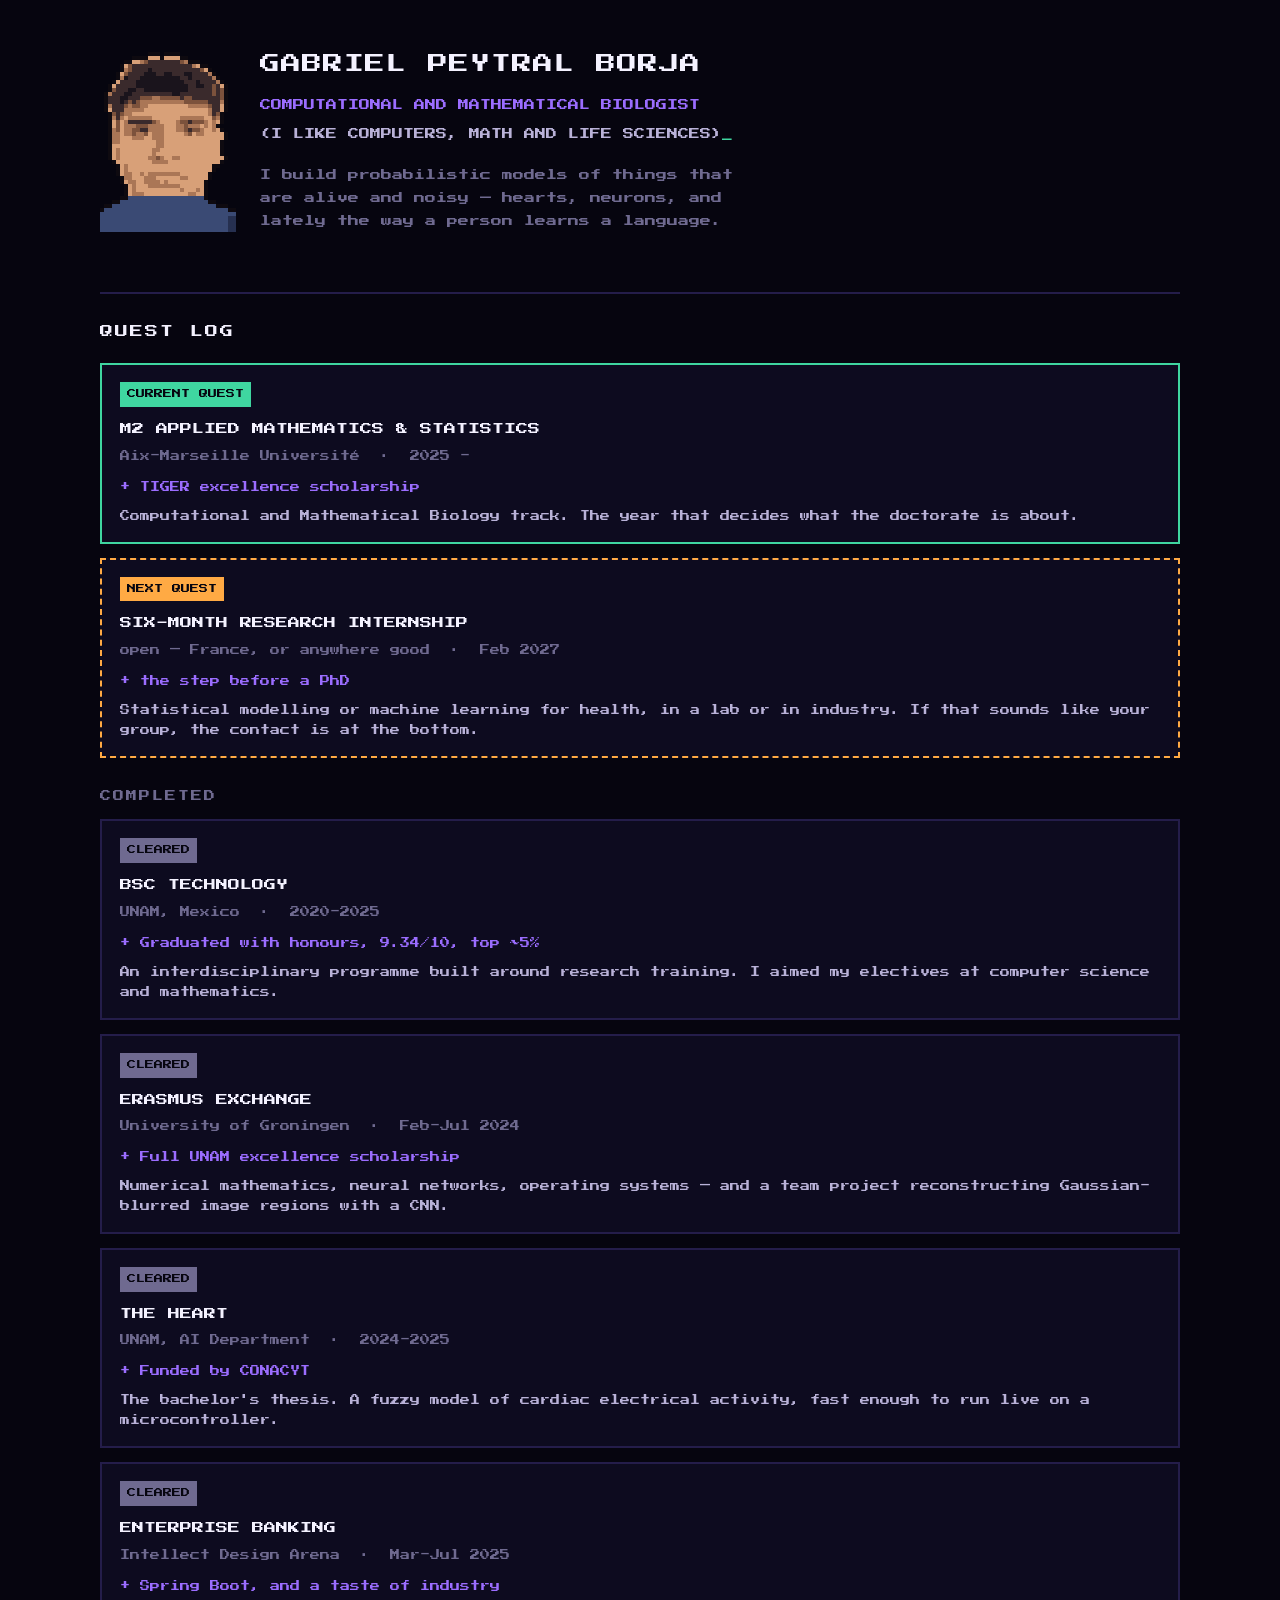
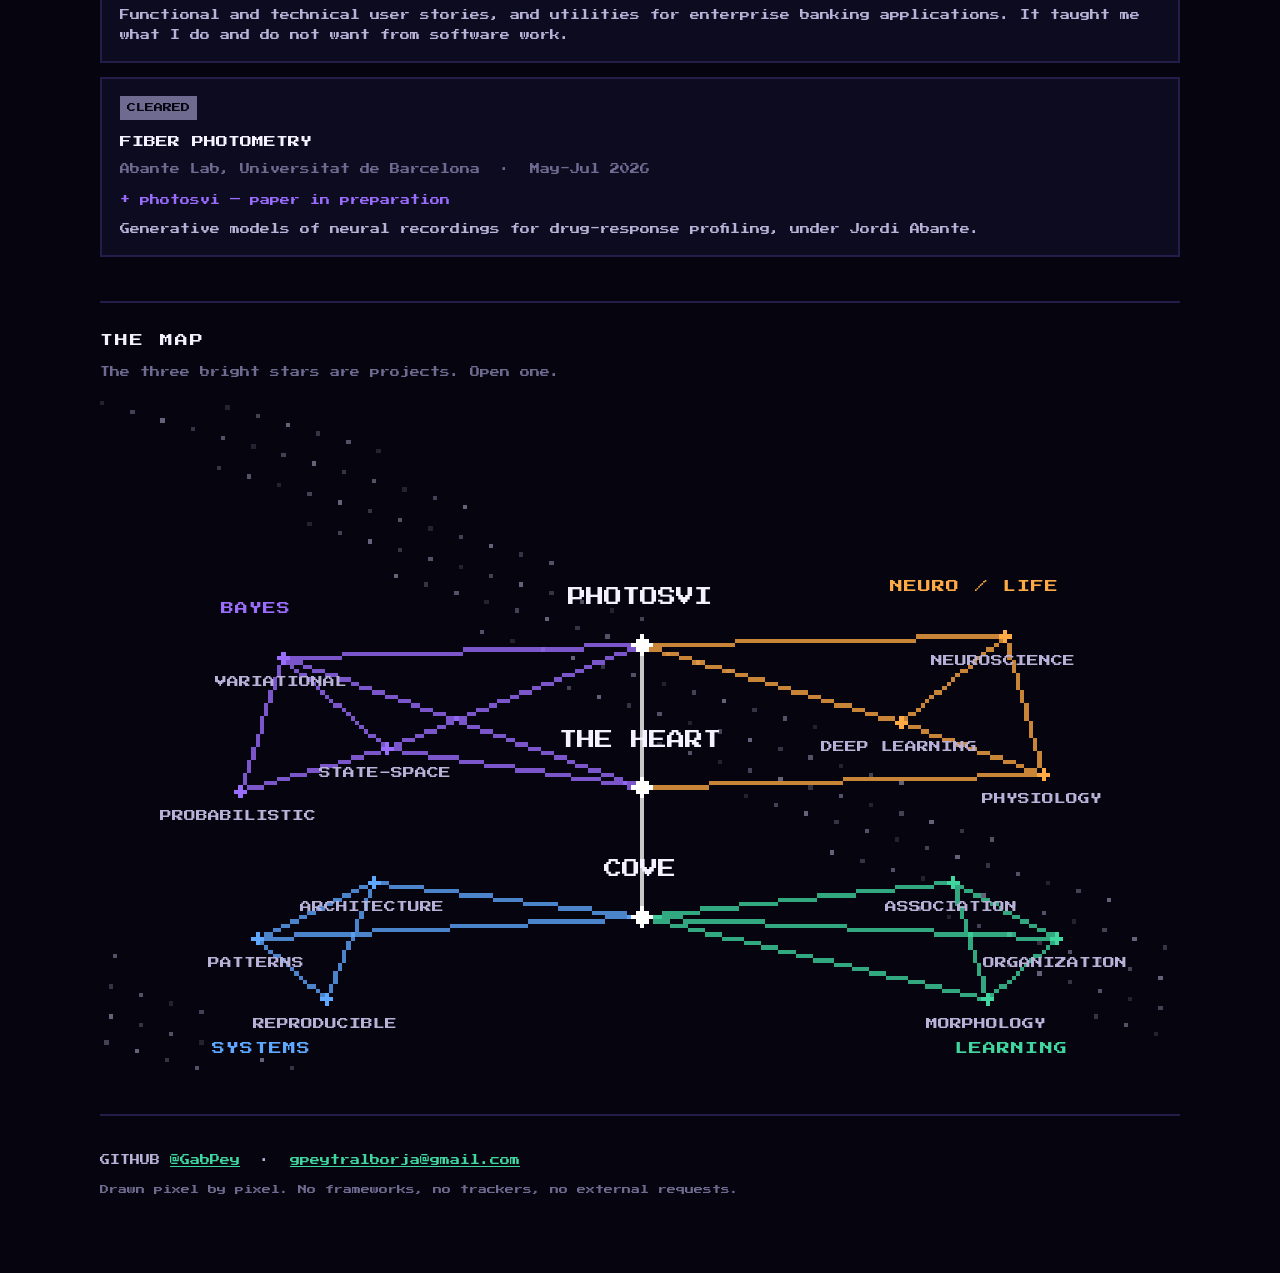
==== index.html @ 150014d6 "Publish the 8-bit site An avatar and a quest log, then the concept constellation as live SVG with th" ====
<!DOCTYPE html>
<html lang="en">
<head>
<meta charset="utf-8">
<meta name="viewport" content="width=device-width, initial-scale=1">
<title>Gabriel Peytral Borja</title>
<meta name="description" content="Computational and mathematical biologist. Probabilistic models of hearts, neurons, and how a person learns a language.">
<link rel="stylesheet" href="style.css">
<link rel="icon" href="data:image/svg+xml,<svg xmlns='http://www.w3.org/2000/svg' viewBox='0 0 16 16'><rect width='16' height='16' fill='%2306050f'/><rect x='7' y='3' width='2' height='2' fill='%239b6dff'/><rect x='3' y='8' width='2' height='2' fill='%23ffaa44'/><rect x='11' y='9' width='2' height='2' fill='%233fd6a0'/></svg>">
</head>
<body>
<a class="skip" href="#map">Skip to the map</a>

<header class="hero">
  <img id="avatar" src="assets/avatar.png" alt="Pixel-art portrait of Gabriel Peytral Borja" width="34" height="46">
  <div class="hero-text">
    <h1 id="name"></h1>
    <p id="title"></p>
    <p id="hook"></p>
    <p id="blurb" class="blurb"></p>
  </div>
</header>

<section class="quests" aria-labelledby="quests-h">
  <h2 id="quests-h">QUEST LOG</h2>
  <div id="quest-current"></div>
  <div id="quest-next"></div>
  <h3 class="done-h">COMPLETED</h3>
  <ol id="quest-done"></ol>
</section>

<section id="map" aria-labelledby="map-h">
  <h2 id="map-h">THE MAP</h2>
  <p class="hint">The three bright stars are projects. Open one.</p>
  <div id="chart-wrap"></div>
</section>

<footer>
  <p id="contact"></p>
  <p class="colophon">Drawn pixel by pixel. No frameworks, no trackers, no external requests.</p>
</footer>

<div id="panel" class="panel" role="dialog" aria-modal="true" aria-labelledby="panel-title" hidden>
  <div class="panel-inner">
    <button id="panel-close" aria-label="Close">X</button>
    <canvas id="panel-canvas" aria-hidden="true"></canvas>
    <h2 id="panel-title"></h2>
    <p id="panel-kicker" class="kicker"></p>
    <p id="panel-lede" class="lede"></p>
    <div id="panel-body"></div>
    <ul id="panel-stack" class="stack"></ul>
    <p id="panel-note" class="note"></p>
  </div>
</div>

<script src="chart.js"></script>
<script src="data.js"></script>
<script src="scenes.js"></script>
<script src="app.js"></script>
</body>
</html>
---- style.css ----
@font-face {
  font-family: "Press Start 2P";
  src: url("assets/PressStart2P.ttf") format("truetype");
  font-display: swap;
}
:root {
  --paper: #06050f; --paper2: #0d0b1f; --line: #241d4a;
  --ink: #f4f2ff; --soft: #b9b2d8; --faint: #6f6a90;
  --bayes: #9b6dff; --neuro: #ffaa44; --systems: #5fa8ff; --learning: #3fd6a0;
}
* { box-sizing: border-box; }
html { background: var(--paper); }
body {
  margin: 0; padding: 0 20px 64px; background: var(--paper); color: var(--soft);
  font-family: "Press Start 2P", ui-monospace, Menlo, Consolas, monospace;
  font-size: 11px; line-height: 2.1; -webkit-font-smoothing: none;
  max-width: 1120px; margin-inline: auto;
}
img, canvas { image-rendering: pixelated; image-rendering: crisp-edges; }
h1, h2, h3 { font-weight: normal; line-height: 1.6; }
a { color: var(--learning); }
.skip { position: absolute; left: -9999px; }
.skip:focus { left: 8px; top: 8px; background: var(--bayes); color: #000; padding: 8px; z-index: 9; }

.hero { display: flex; gap: 24px; align-items: flex-start; padding: 48px 0 8px; flex-wrap: wrap; }
#avatar { width: 136px; height: 184px; flex: none; }
.hero-text { flex: 1 1 320px; min-width: 0; }
h1 { font-size: 20px; color: var(--ink); margin: 0 0 14px; letter-spacing: 1px; }
#title { color: var(--bayes); margin: 0 0 6px; }
#hook { color: var(--soft); margin: 0 0 18px; }
#hook::after { content: "_"; color: var(--learning); animation: blink 1.1s steps(2, end) infinite; }
@keyframes blink { 0%, 50% { opacity: 1 } 51%, 100% { opacity: 0 } }
.blurb { color: var(--faint); max-width: 46ch; }

.quests { border-top: 2px solid var(--line); margin-top: 40px; padding-top: 28px; }
h2 { font-size: 13px; color: var(--ink); margin: 0 0 20px; letter-spacing: 2px; }
.quest { border: 2px solid var(--line); background: var(--paper2); padding: 16px 18px; margin: 0 0 14px; }
.quest.is-current { border-color: var(--learning); }
.quest.is-next { border-style: dashed; border-color: var(--neuro); }
.quest .tag { display: inline-block; font-size: 9px; padding: 3px 7px; margin-bottom: 12px; color: #06050f; background: var(--faint); }
.quest.is-current .tag { background: var(--learning); }
.quest.is-next .tag { background: var(--neuro); }
.quest h4 { margin: 0 0 6px; font-size: 12px; color: var(--ink); font-weight: normal; line-height: 1.7; }
.quest .meta { color: var(--faint); font-size: 10px; margin: 0 0 10px; }
.quest .loot { color: var(--bayes); font-size: 10px; margin: 0 0 8px; }
.quest .note { margin: 0; color: var(--soft); font-size: 10px; line-height: 2; }
.done-h { font-size: 11px; color: var(--faint); letter-spacing: 2px; margin: 30px 0 14px; }
#quest-done { list-style: none; margin: 0; padding: 0; }

#map { border-top: 2px solid var(--line); margin-top: 44px; padding-top: 28px; }
.hint { color: var(--faint); font-size: 10px; margin: -10px 0 18px; }
#chart-wrap { width: 100%; overflow: hidden; }
svg#chart { width: 100%; height: auto; display: block; }
svg#chart text { font-family: "Press Start 2P", monospace; }
.star-hit { cursor: pointer; }
.star-hit:focus { outline: 2px solid var(--learning); outline-offset: 2px; }
.star-hit .halo { opacity: 0; transition: opacity .16s steps(2, end); }
.star-hit:hover .halo, .star-hit:focus .halo { opacity: .5; }

.panel { position: fixed; inset: 0; background: rgba(3, 2, 8, .92); overflow-y: auto; z-index: 20; padding: 24px; }
.panel[hidden] { display: none; }
.panel-inner { max-width: 760px; margin: 32px auto; border: 2px solid var(--line); background: var(--paper2); padding: 28px; position: relative; }
#panel-close { position: absolute; top: 10px; right: 10px; background: none; border: 2px solid var(--line); color: var(--soft); font: inherit; font-size: 11px; padding: 6px 10px; cursor: pointer; }
#panel-close:hover { border-color: var(--learning); color: var(--learning); }
#panel-canvas { width: 100%; max-width: 600px; height: auto; display: block; margin: 0 auto 26px; border: 2px solid var(--line); background: var(--paper); }
#panel-title { font-size: 16px; color: var(--ink); margin: 0 0 8px; }
.kicker { color: var(--faint); font-size: 10px; margin: 0 0 18px; }
.lede { color: var(--learning); margin: 0 0 20px; line-height: 2; }
#panel-body p { color: var(--soft); line-height: 2.1; margin: 0 0 16px; font-size: 10px; }
.stack { list-style: none; padding: 0; margin: 20px 0 14px; display: flex; flex-wrap: wrap; gap: 8px; }
.stack li { font-size: 9px; border: 2px solid var(--line); padding: 5px 8px; color: var(--soft); }
.note { color: var(--faint); font-size: 9px; margin: 0; }

footer { border-top: 2px solid var(--line); margin-top: 44px; padding-top: 24px; font-size: 10px; }
.colophon { color: var(--faint); font-size: 9px; }

@media (max-width: 620px) {
  body { font-size: 10px; padding: 0 14px 40px; }
  h1 { font-size: 15px; }
  #avatar { width: 102px; height: 138px; }
  .hero { gap: 16px; padding-top: 32px; }
  .panel { padding: 0; }
  .panel-inner { margin: 0; border: none; padding: 20px; min-height: 100%; }
}
@media (prefers-reduced-motion: reduce) { #hook::after { animation: none; } }
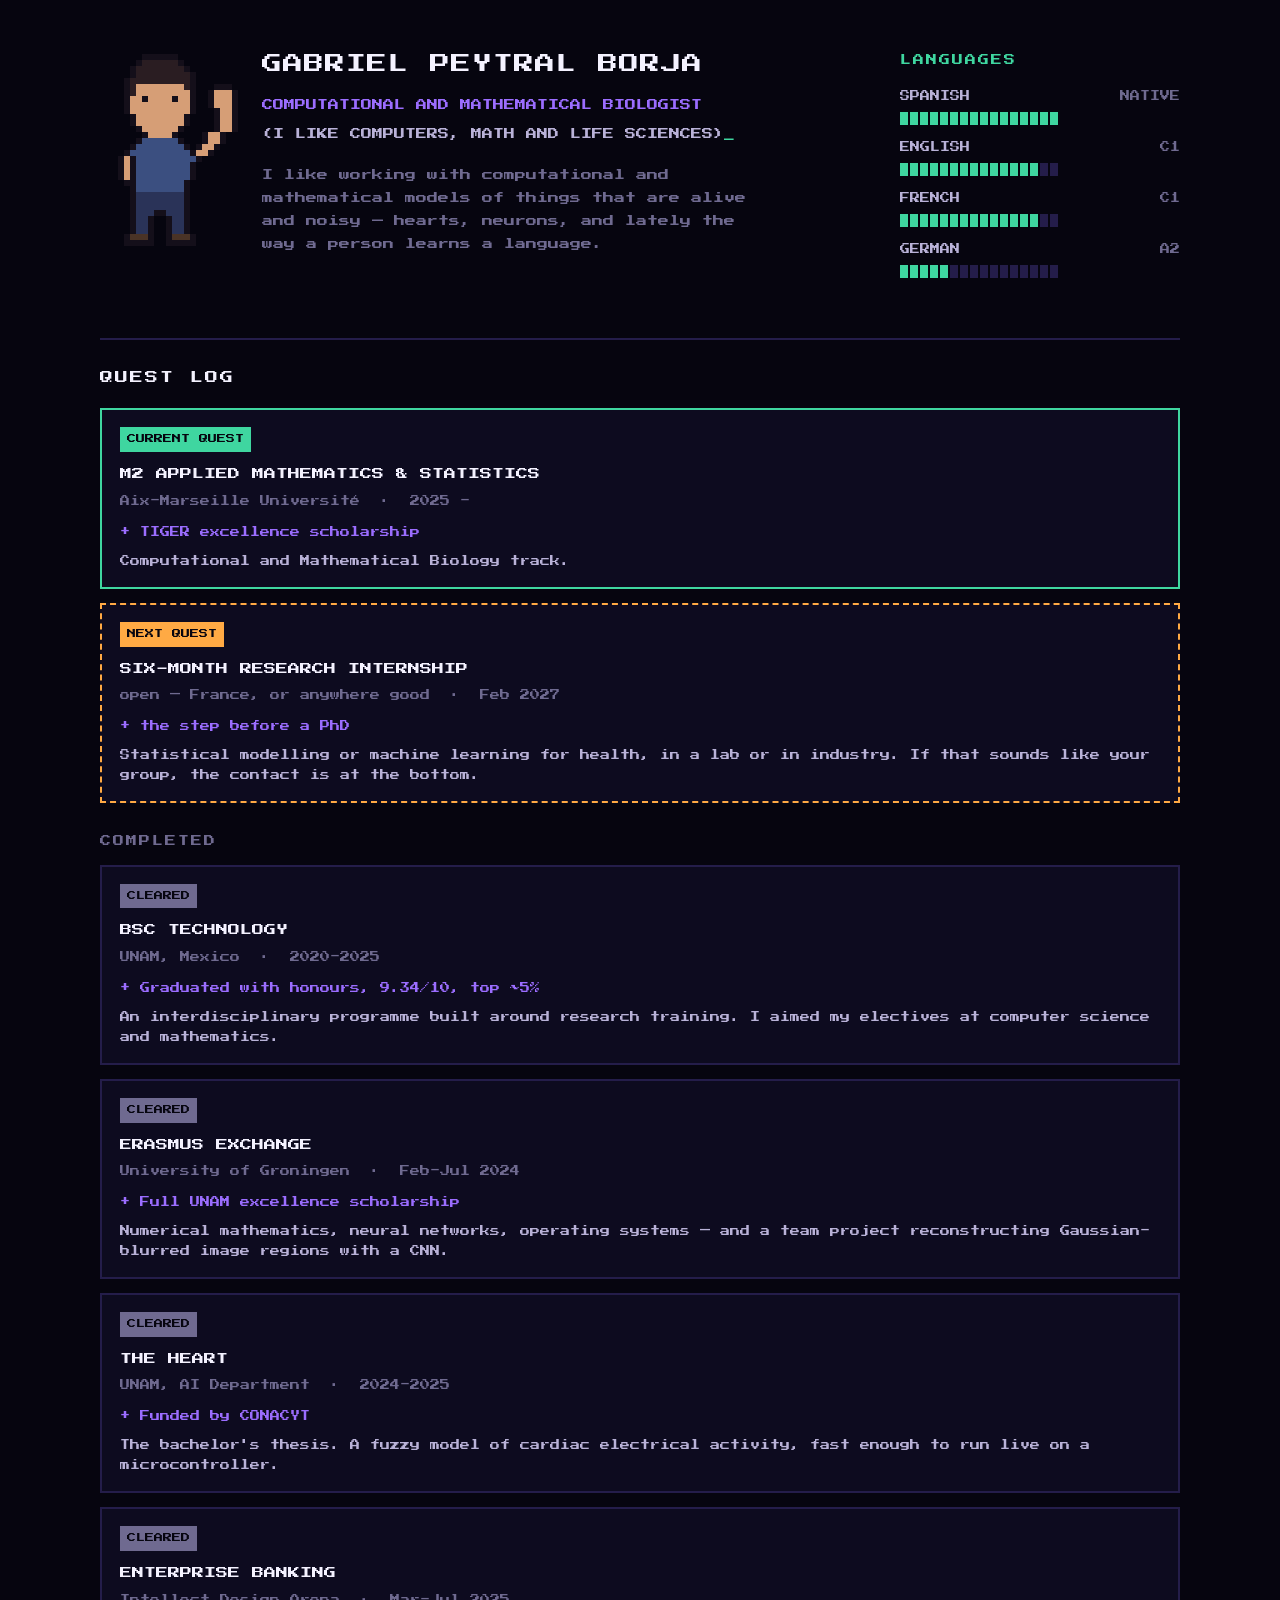
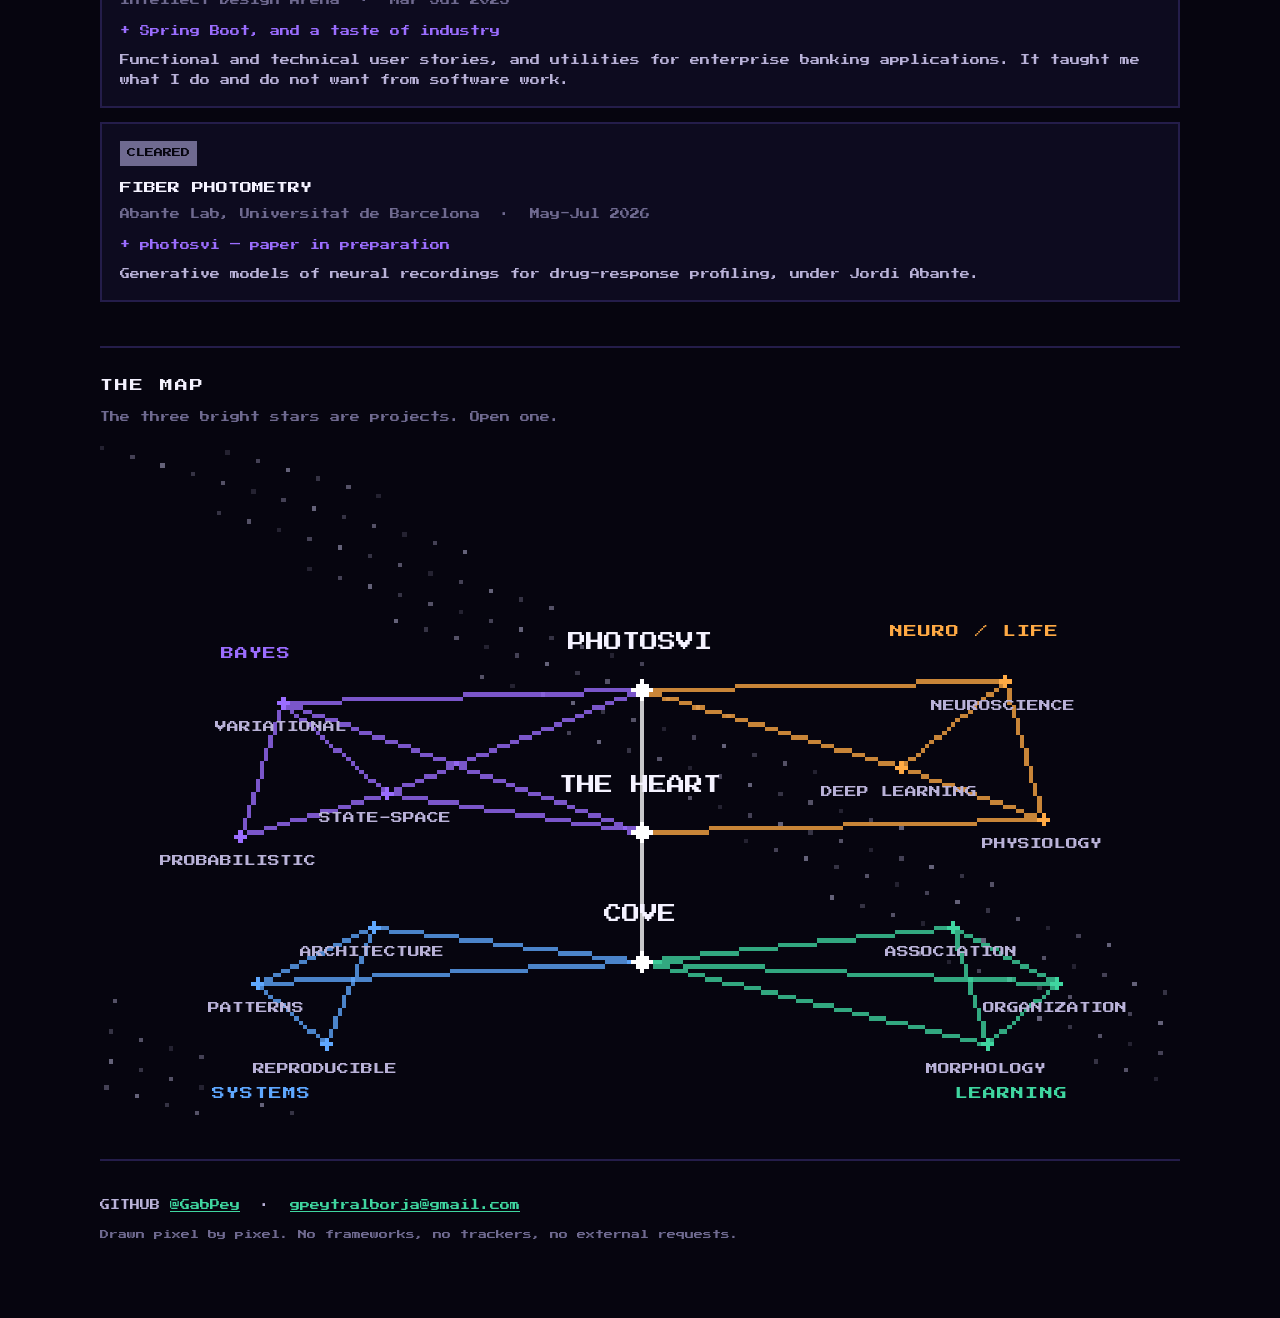
==== commit 11958d3a: "Rework the header - Modest wording: I like working with these models, rather than building   them. -" ====
--- a/index.html
+++ b/index.html
@@ -12,12 +12,16 @@
 <a class="skip" href="#map">Skip to the map</a>
 
 <header class="hero">
-  <img id="avatar" src="assets/avatar.png" alt="Pixel-art portrait of Gabriel Peytral Borja" width="34" height="46">
+  <canvas id="avatar" role="img" aria-label="Pixel-art figure of Gabriel Peytral Borja, waving"></canvas>
   <div class="hero-text">
     <h1 id="name"></h1>
     <p id="title"></p>
     <p id="hook"></p>
     <p id="blurb" class="blurb"></p>
+  </div>
+  <div class="langs" aria-labelledby="langs-h">
+    <h2 id="langs-h">LANGUAGES</h2>
+    <dl id="lang-list"></dl>
   </div>
 </header>
 
--- a/style.css
+++ b/style.css
@@ -11,7 +11,7 @@
 * { box-sizing: border-box; }
 html { background: var(--paper); }
 body {
-  margin: 0; padding: 0 20px 64px; background: var(--paper); color: var(--soft);
+  margin: 0; padding: 0 20px 64px; overflow-wrap: break-word; background: var(--paper); color: var(--soft);
   font-family: "Press Start 2P", ui-monospace, Menlo, Consolas, monospace;
   font-size: 11px; line-height: 2.1; -webkit-font-smoothing: none;
   max-width: 1120px; margin-inline: auto;
@@ -23,8 +23,17 @@
 .skip:focus { left: 8px; top: 8px; background: var(--bayes); color: #000; padding: 8px; z-index: 9; }
 
 .hero { display: flex; gap: 24px; align-items: flex-start; padding: 48px 0 8px; flex-wrap: wrap; }
-#avatar { width: 136px; height: 184px; flex: none; }
-.hero-text { flex: 1 1 320px; min-width: 0; }
+#avatar { width: 138px; height: 204px; flex: none; }
+.hero-text { flex: 1 1 300px; min-width: 0; }
+.langs { flex: 0 1 280px; min-width: 0; }
+.langs h2 { font-size: 11px; color: var(--learning); margin: 4px 0 16px; letter-spacing: 2px; }
+#lang-list { margin: 0; }
+.lang { margin: 0 0 12px; }
+.lang dt { color: var(--soft); font-size: 10px; margin-bottom: 5px; display: flex; justify-content: space-between; gap: 10px; }
+.lang dt .lv { color: var(--faint); }
+.lang dd { margin: 0; display: flex; gap: 2px; flex-wrap: wrap; }
+.lang .cell { width: 8px; height: 13px; background: var(--line); }
+.lang .cell.on { background: var(--learning); }
 h1 { font-size: 20px; color: var(--ink); margin: 0 0 14px; letter-spacing: 1px; }
 #title { color: var(--bayes); margin: 0 0 6px; }
 #hook { color: var(--soft); margin: 0 0 18px; }
@@ -74,10 +83,18 @@
 footer { border-top: 2px solid var(--line); margin-top: 44px; padding-top: 24px; font-size: 10px; }
 .colophon { color: var(--faint); font-size: 9px; }
 
+@media (max-width: 900px) { .langs { flex-basis: 100%; } }
 @media (max-width: 620px) {
   body { font-size: 10px; padding: 0 14px 40px; }
   h1 { font-size: 15px; }
-  #avatar { width: 102px; height: 138px; }
+  .hero-text { flex-basis: 100%; }
+  #avatar { width: 104px; height: 154px; }
+  .lang .cell { width: 7px; height: 12px; }
+}
+@media (max-width: 430px) {
+  h1 { font-size: 12px; letter-spacing: 0; }
+  body { font-size: 9px; }
+  .lang .cell { width: 6px; }
   .hero { gap: 16px; padding-top: 32px; }
   .panel { padding: 0; }
   .panel-inner { margin: 0; border: none; padding: 20px; min-height: 100%; }
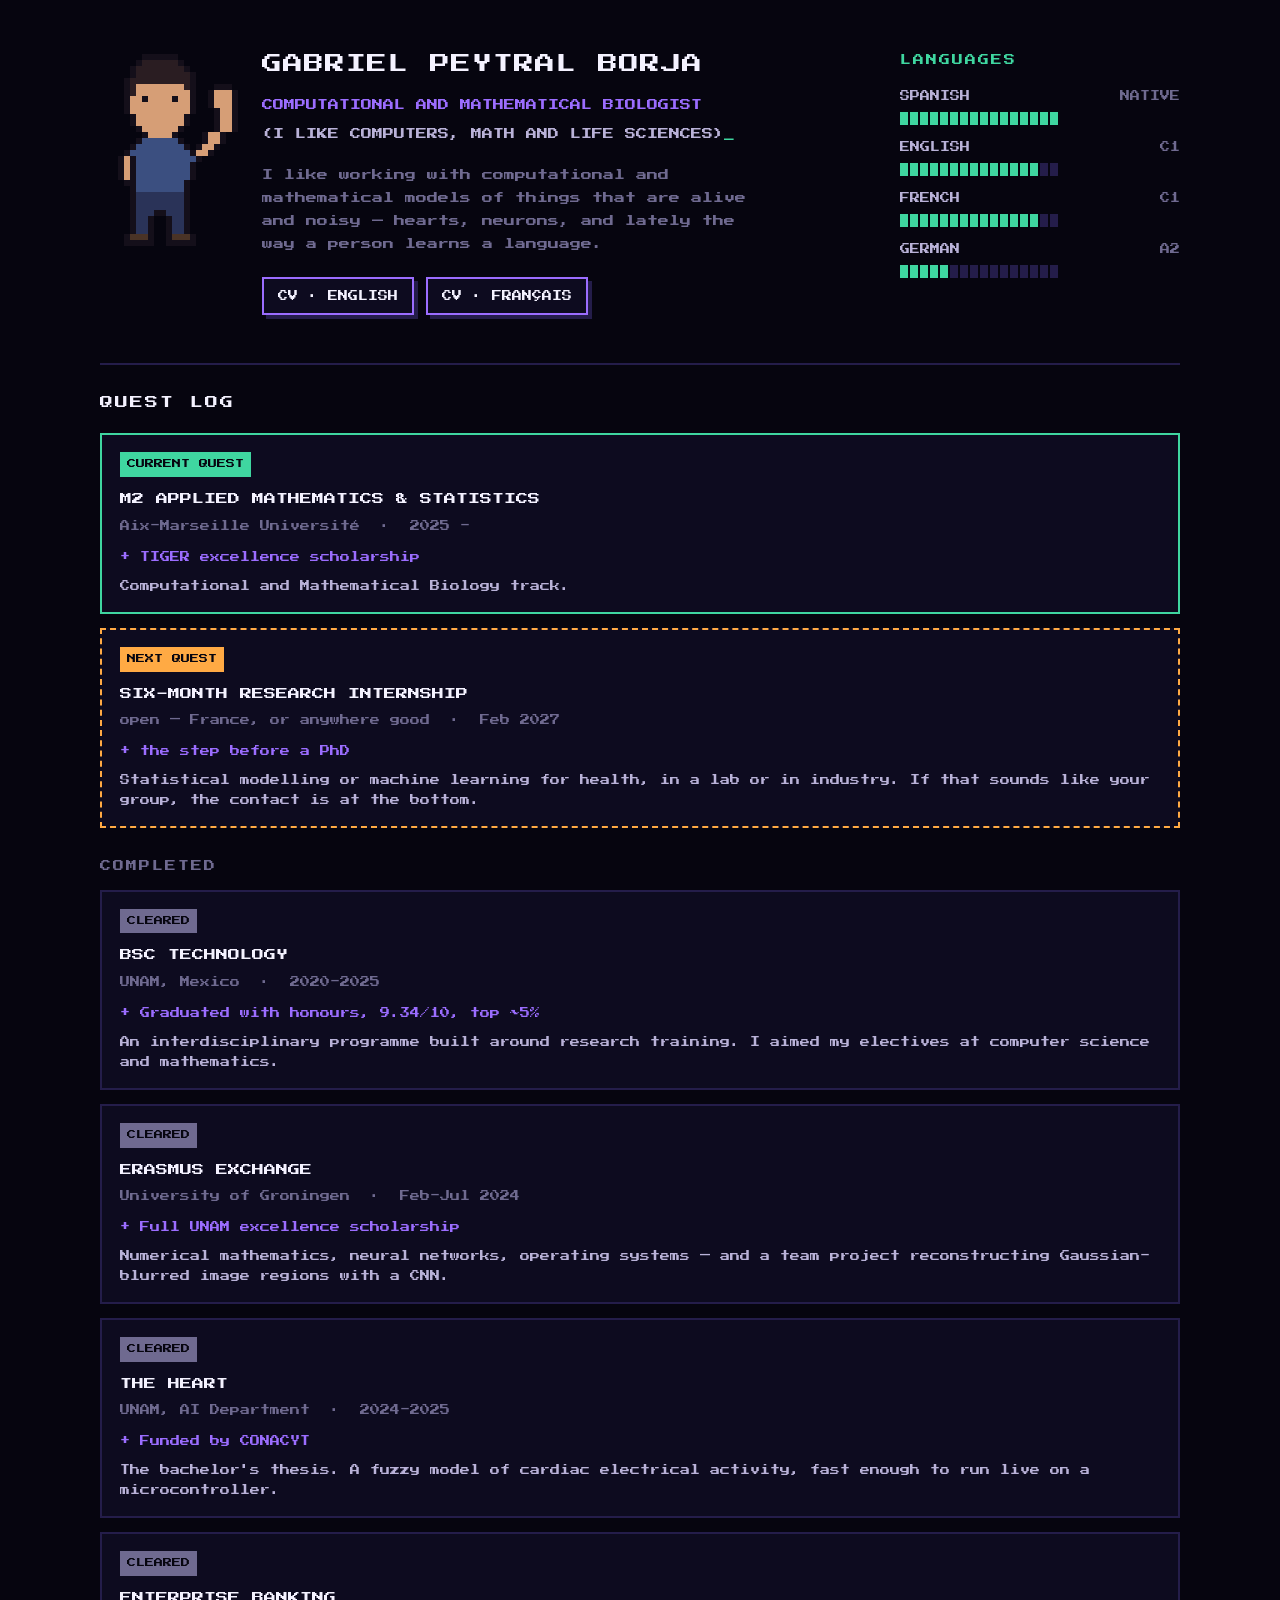
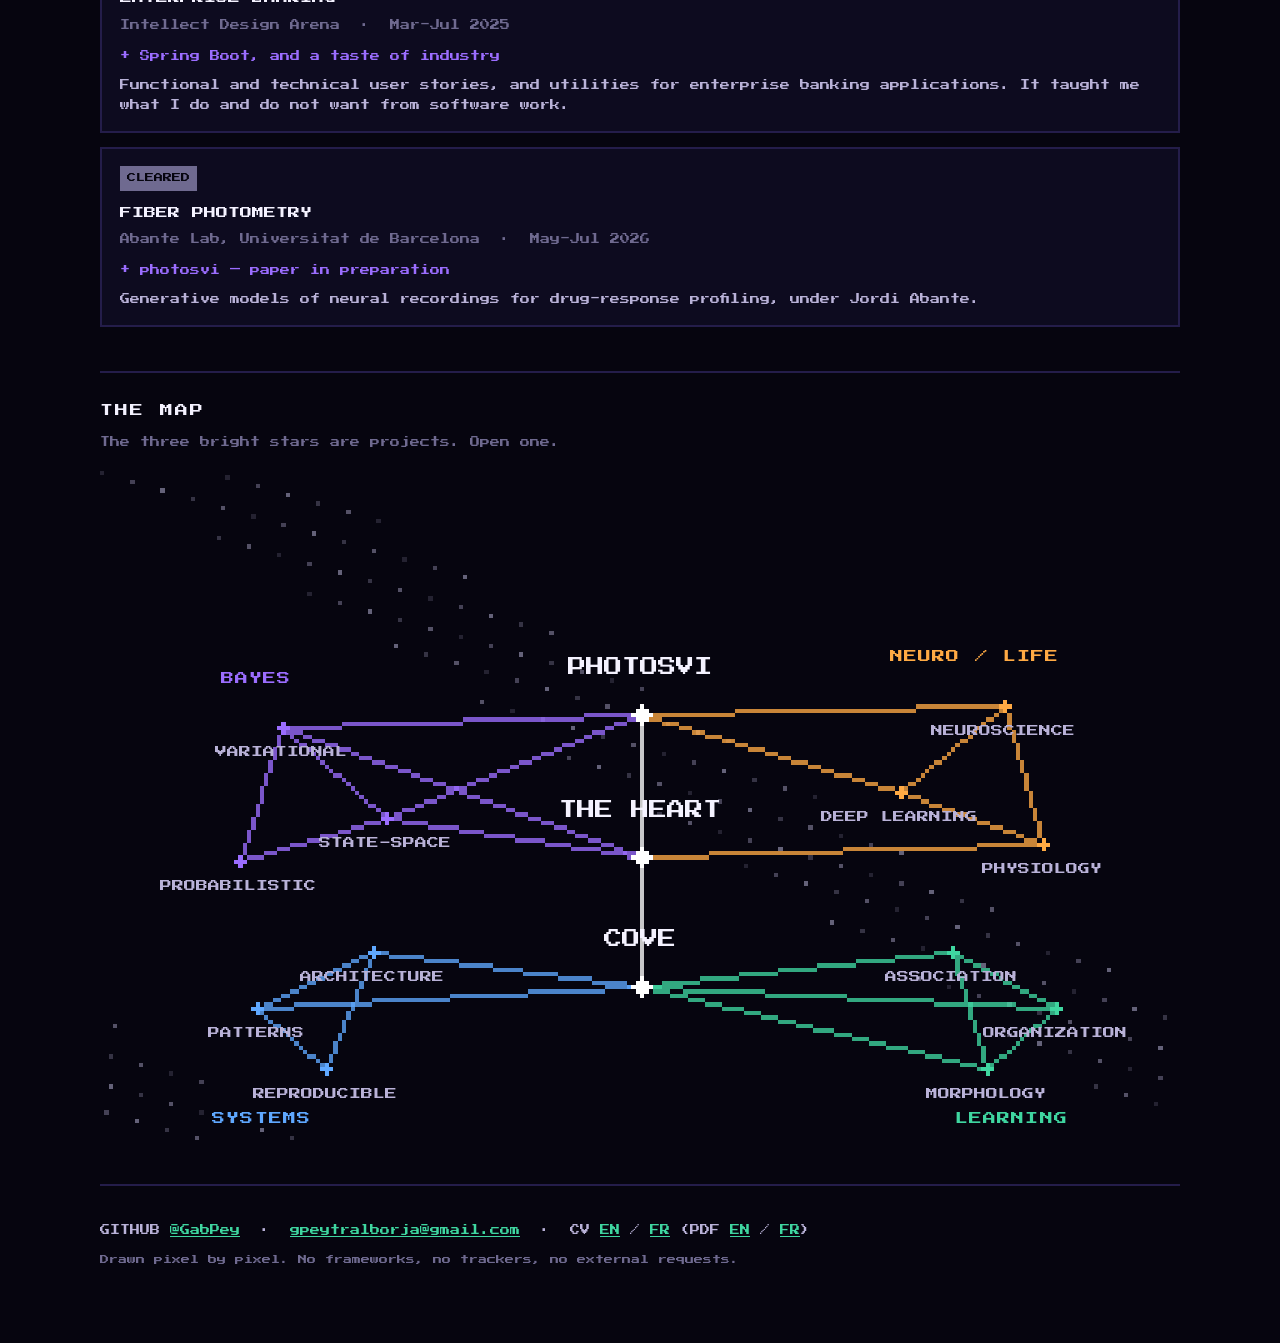
==== commit 15faa2bc: "Add CV buttons to the header; version asset URLs to bypass stale caches" ====
--- a/index.html
+++ b/index.html
@@ -5,7 +5,7 @@
 <meta name="viewport" content="width=device-width, initial-scale=1">
 <title>Gabriel Peytral Borja</title>
 <meta name="description" content="Computational and mathematical biologist. Probabilistic models of hearts, neurons, and how a person learns a language.">
-<link rel="stylesheet" href="style.css">
+<link rel="stylesheet" href="style.css?v=20260921b">
 <link rel="icon" href="data:image/svg+xml,<svg xmlns='http://www.w3.org/2000/svg' viewBox='0 0 16 16'><rect width='16' height='16' fill='%2306050f'/><rect x='7' y='3' width='2' height='2' fill='%239b6dff'/><rect x='3' y='8' width='2' height='2' fill='%23ffaa44'/><rect x='11' y='9' width='2' height='2' fill='%233fd6a0'/></svg>">
 </head>
 <body>
@@ -18,6 +18,10 @@
     <p id="title"></p>
     <p id="hook"></p>
     <p id="blurb" class="blurb"></p>
+    <nav class="cv-links" aria-label="Curriculum vitae">
+      <a class="pixbtn" href="cv.html?lang=en">CV &middot; ENGLISH</a>
+      <a class="pixbtn" href="cv.html?lang=fr">CV &middot; FRAN&Ccedil;AIS</a>
+    </nav>
   </div>
   <div class="langs" aria-labelledby="langs-h">
     <h2 id="langs-h">LANGUAGES</h2>
@@ -57,9 +61,9 @@
   </div>
 </div>
 
-<script src="chart.js"></script>
-<script src="data.js"></script>
-<script src="scenes.js"></script>
-<script src="app.js"></script>
+<script src="chart.js?v=20260921b"></script>
+<script src="data.js?v=20260921b"></script>
+<script src="scenes.js?v=20260921b"></script>
+<script src="app.js?v=20260921b"></script>
 </body>
 </html>
--- a/style.css
+++ b/style.css
@@ -100,3 +100,13 @@
   .panel-inner { margin: 0; border: none; padding: 20px; min-height: 100%; }
 }
 @media (prefers-reduced-motion: reduce) { #hook::after { animation: none; } }
+
+/* CV buttons in the header */
+.cv-links { display: flex; flex-wrap: wrap; gap: 12px; margin-top: 20px; }
+.pixbtn {
+  display: inline-block; padding: 10px 14px; font-size: 10px; line-height: 1.4;
+  color: var(--ink); text-decoration: none; background: var(--paper2);
+  border: 2px solid var(--bayes); box-shadow: 4px 4px 0 var(--line);
+}
+.pixbtn:hover, .pixbtn:focus-visible { background: var(--bayes); color: var(--paper); }
+.pixbtn:active { transform: translate(2px, 2px); box-shadow: 2px 2px 0 var(--line); }
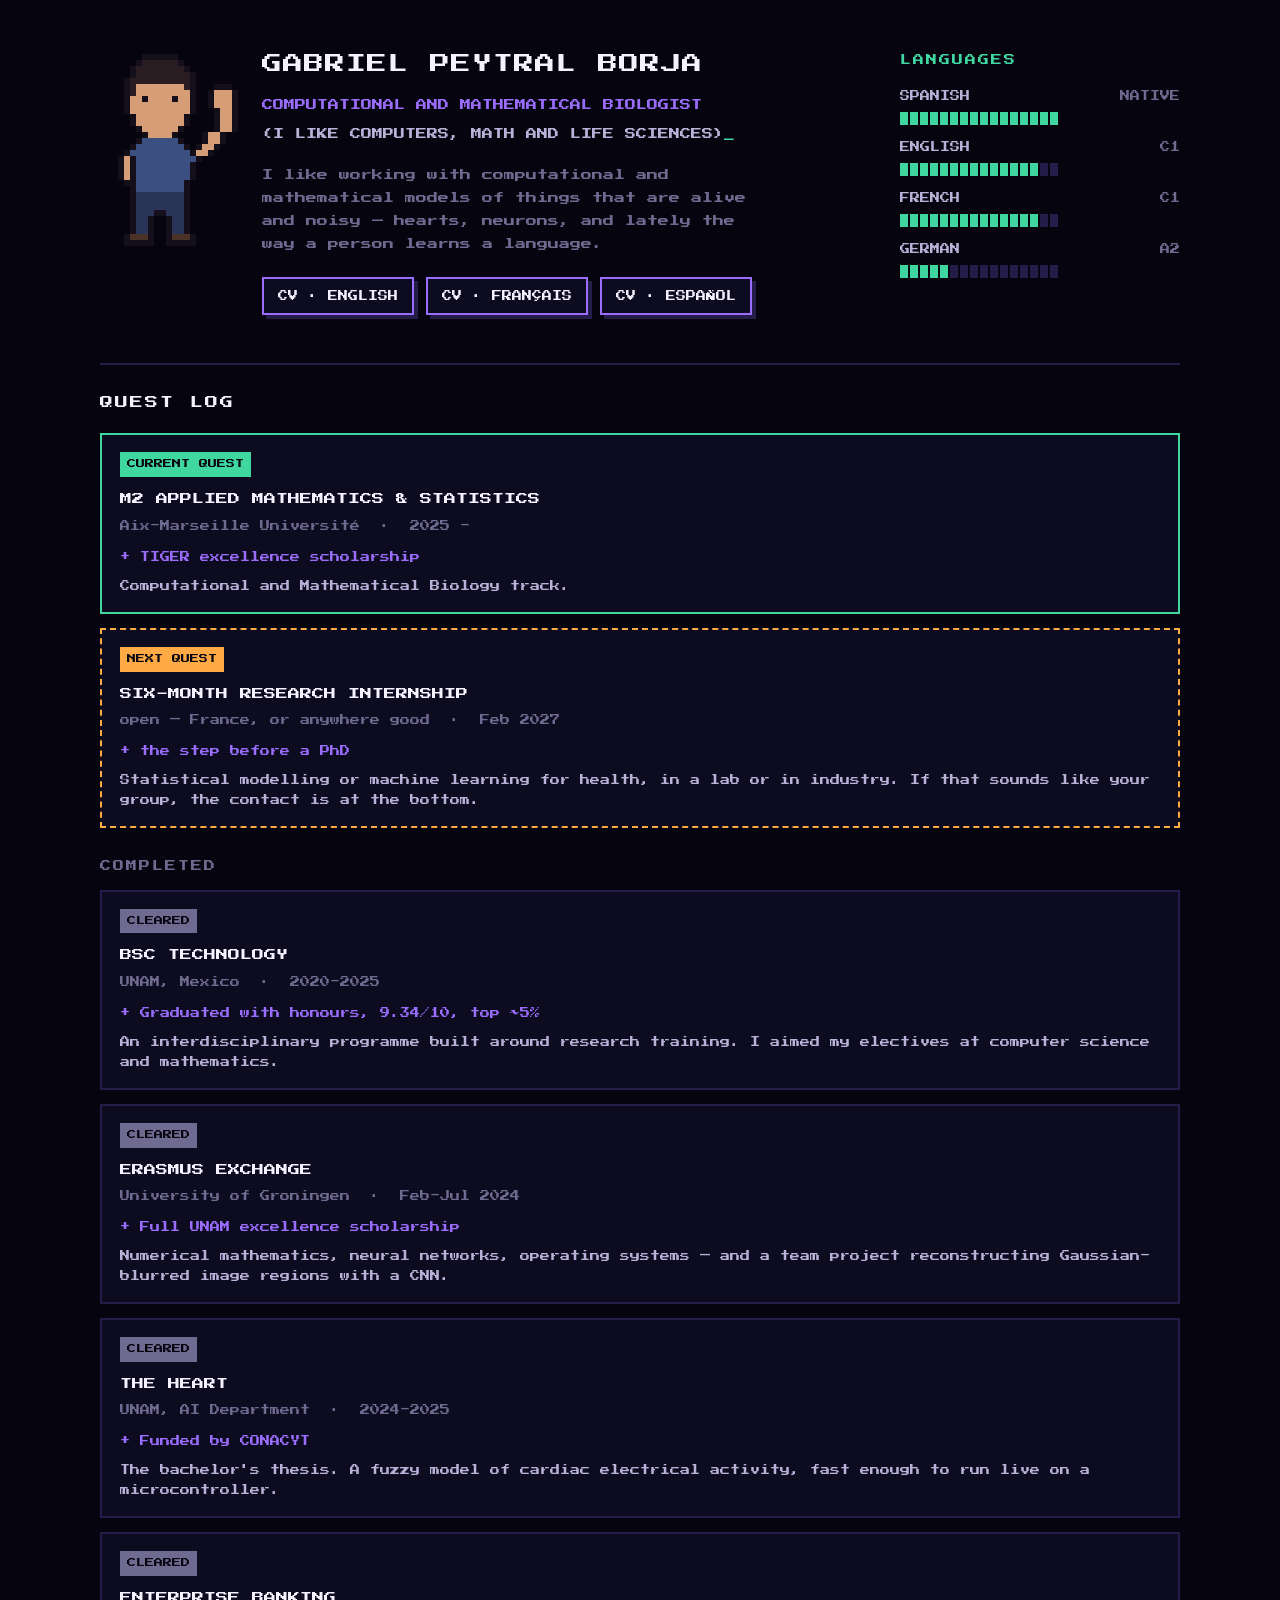
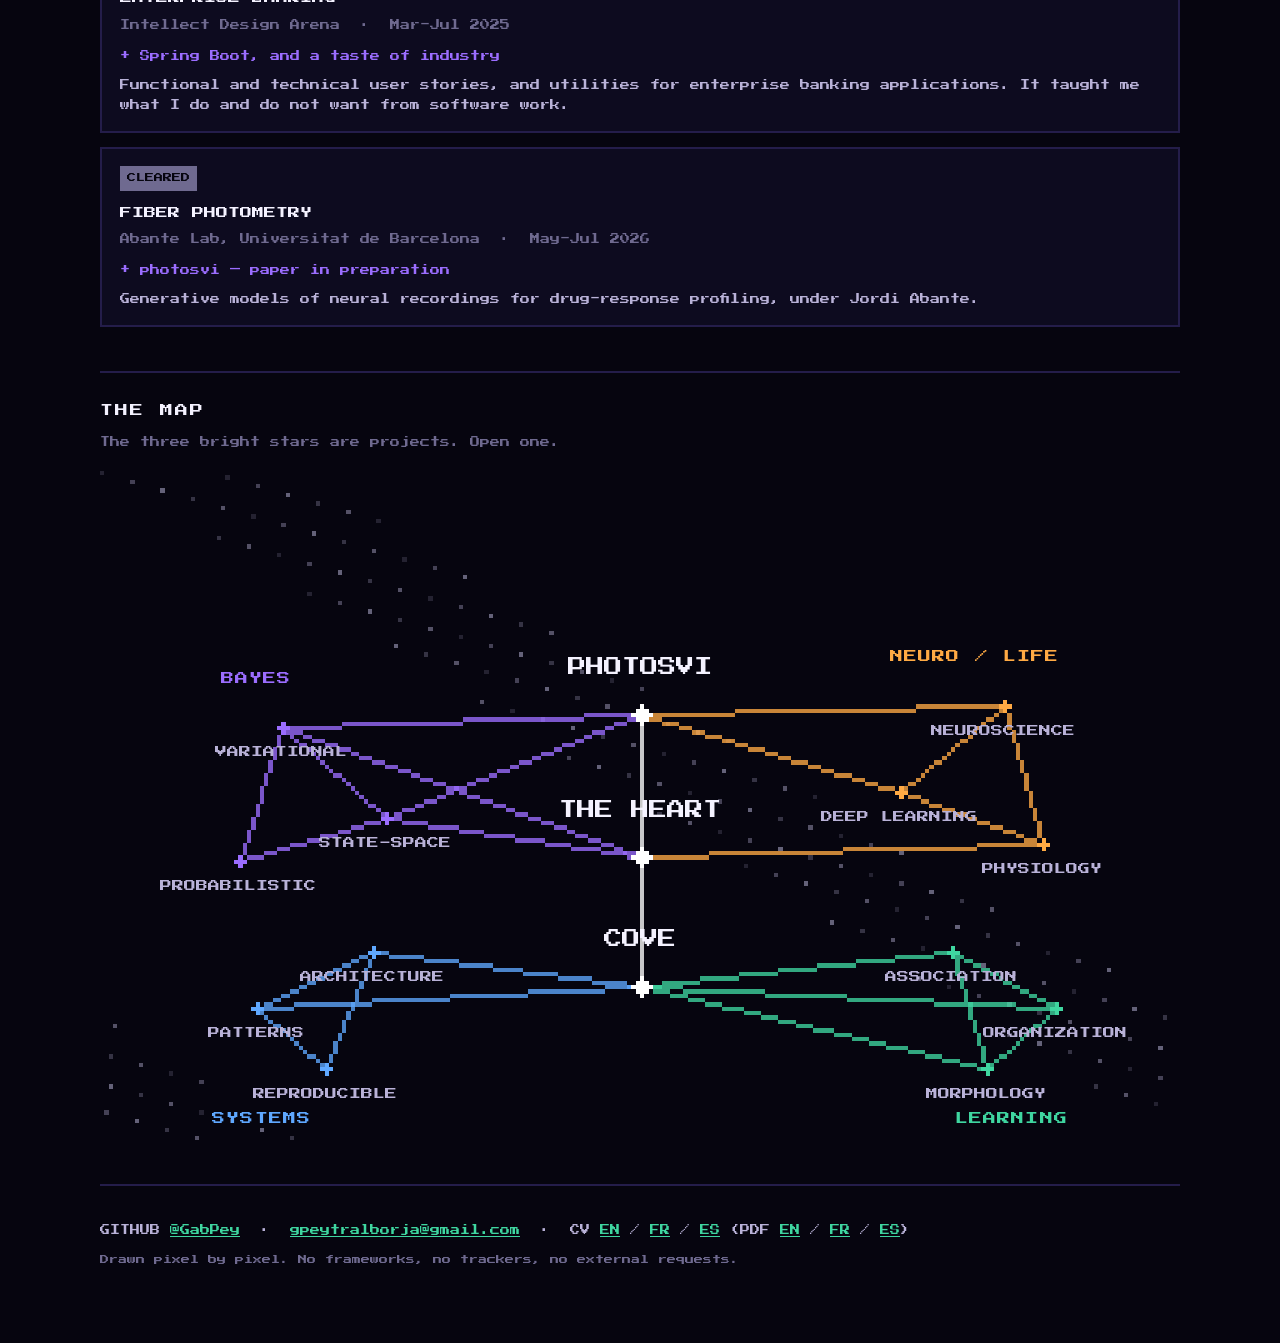
==== commit cec49894: "CV: add Spanish version and undergraduate research stays" ====
--- a/index.html
+++ b/index.html
@@ -5,7 +5,7 @@
 <meta name="viewport" content="width=device-width, initial-scale=1">
 <title>Gabriel Peytral Borja</title>
 <meta name="description" content="Computational and mathematical biologist. Probabilistic models of hearts, neurons, and how a person learns a language.">
-<link rel="stylesheet" href="style.css?v=20260921b">
+<link rel="stylesheet" href="style.css?v=20260921c">
 <link rel="icon" href="data:image/svg+xml,<svg xmlns='http://www.w3.org/2000/svg' viewBox='0 0 16 16'><rect width='16' height='16' fill='%2306050f'/><rect x='7' y='3' width='2' height='2' fill='%239b6dff'/><rect x='3' y='8' width='2' height='2' fill='%23ffaa44'/><rect x='11' y='9' width='2' height='2' fill='%233fd6a0'/></svg>">
 </head>
 <body>
@@ -21,6 +21,7 @@
     <nav class="cv-links" aria-label="Curriculum vitae">
       <a class="pixbtn" href="cv.html?lang=en">CV &middot; ENGLISH</a>
       <a class="pixbtn" href="cv.html?lang=fr">CV &middot; FRAN&Ccedil;AIS</a>
+      <a class="pixbtn" href="cv.html?lang=es">CV &middot; ESPA&Ntilde;OL</a>
     </nav>
   </div>
   <div class="langs" aria-labelledby="langs-h">
@@ -61,9 +62,9 @@
   </div>
 </div>
 
-<script src="chart.js?v=20260921b"></script>
-<script src="data.js?v=20260921b"></script>
-<script src="scenes.js?v=20260921b"></script>
-<script src="app.js?v=20260921b"></script>
+<script src="chart.js?v=20260921c"></script>
+<script src="data.js?v=20260921c"></script>
+<script src="scenes.js?v=20260921c"></script>
+<script src="app.js?v=20260921c"></script>
 </body>
 </html>
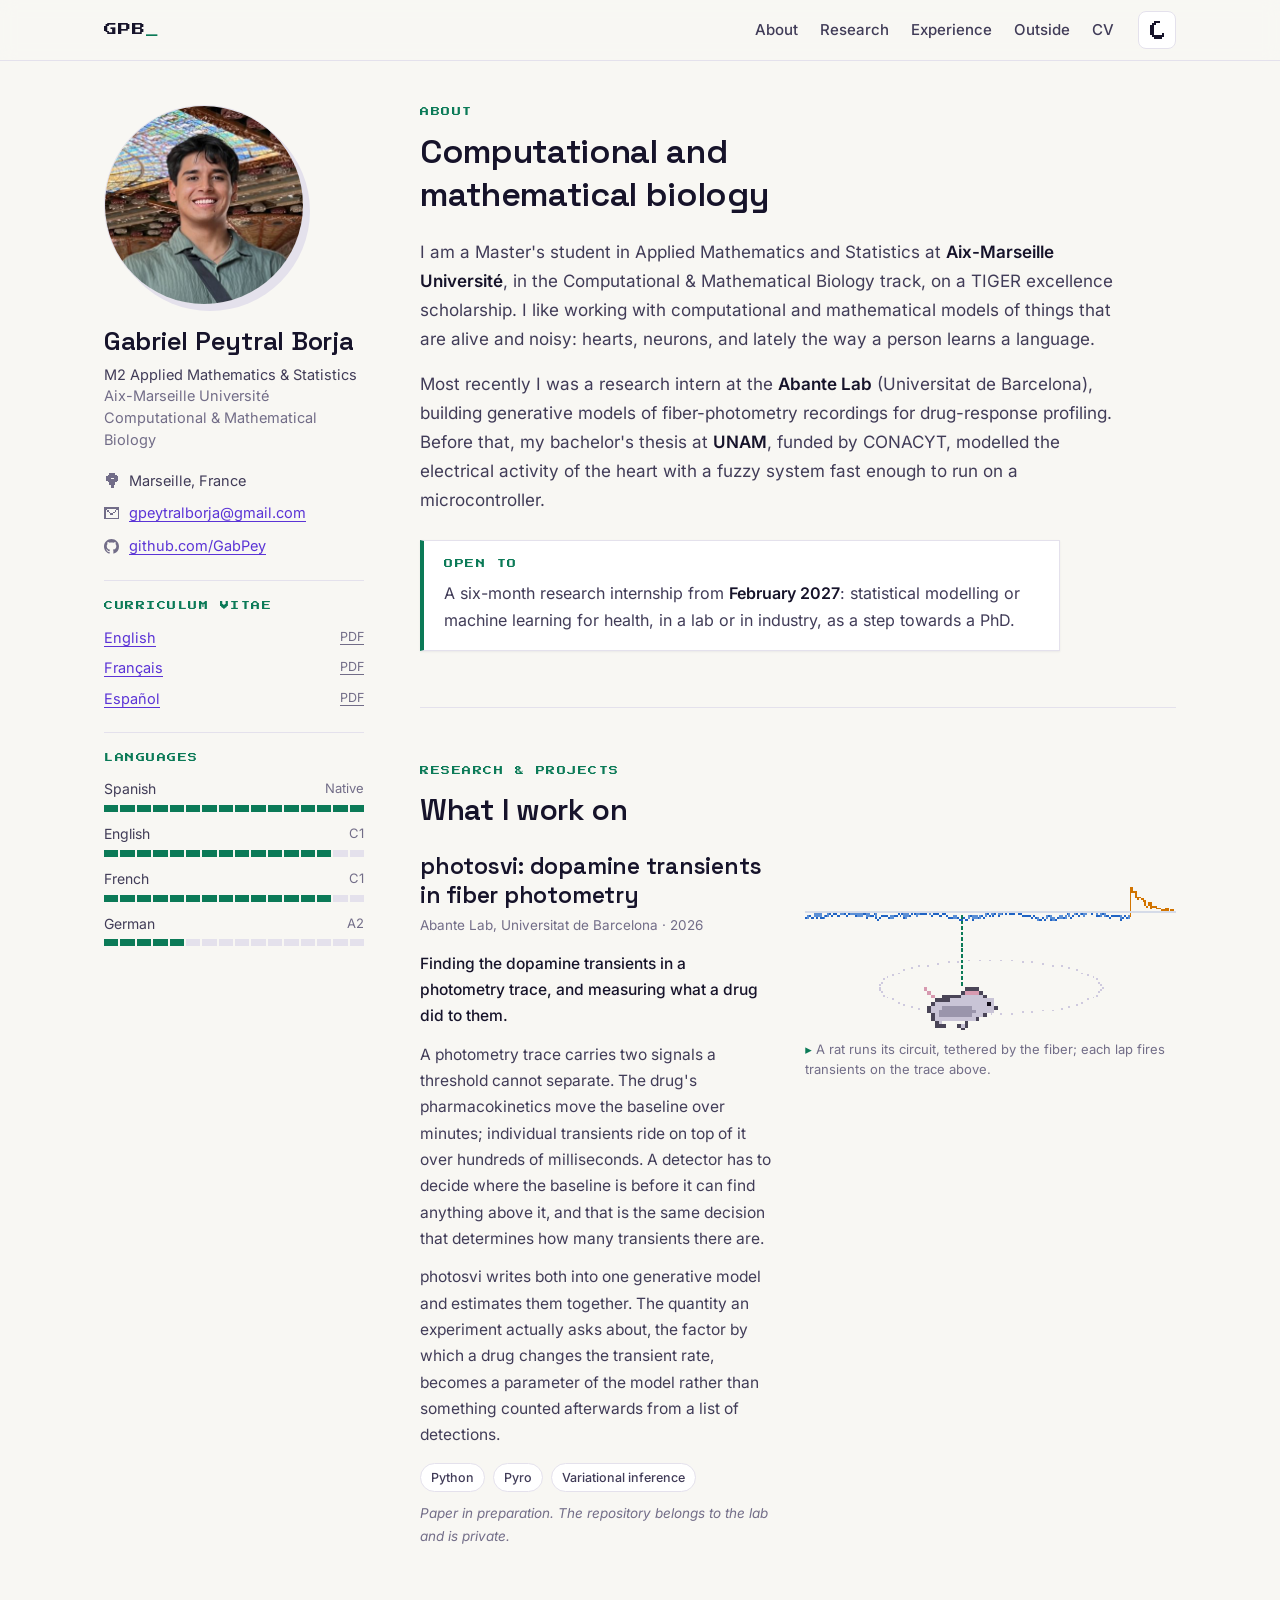
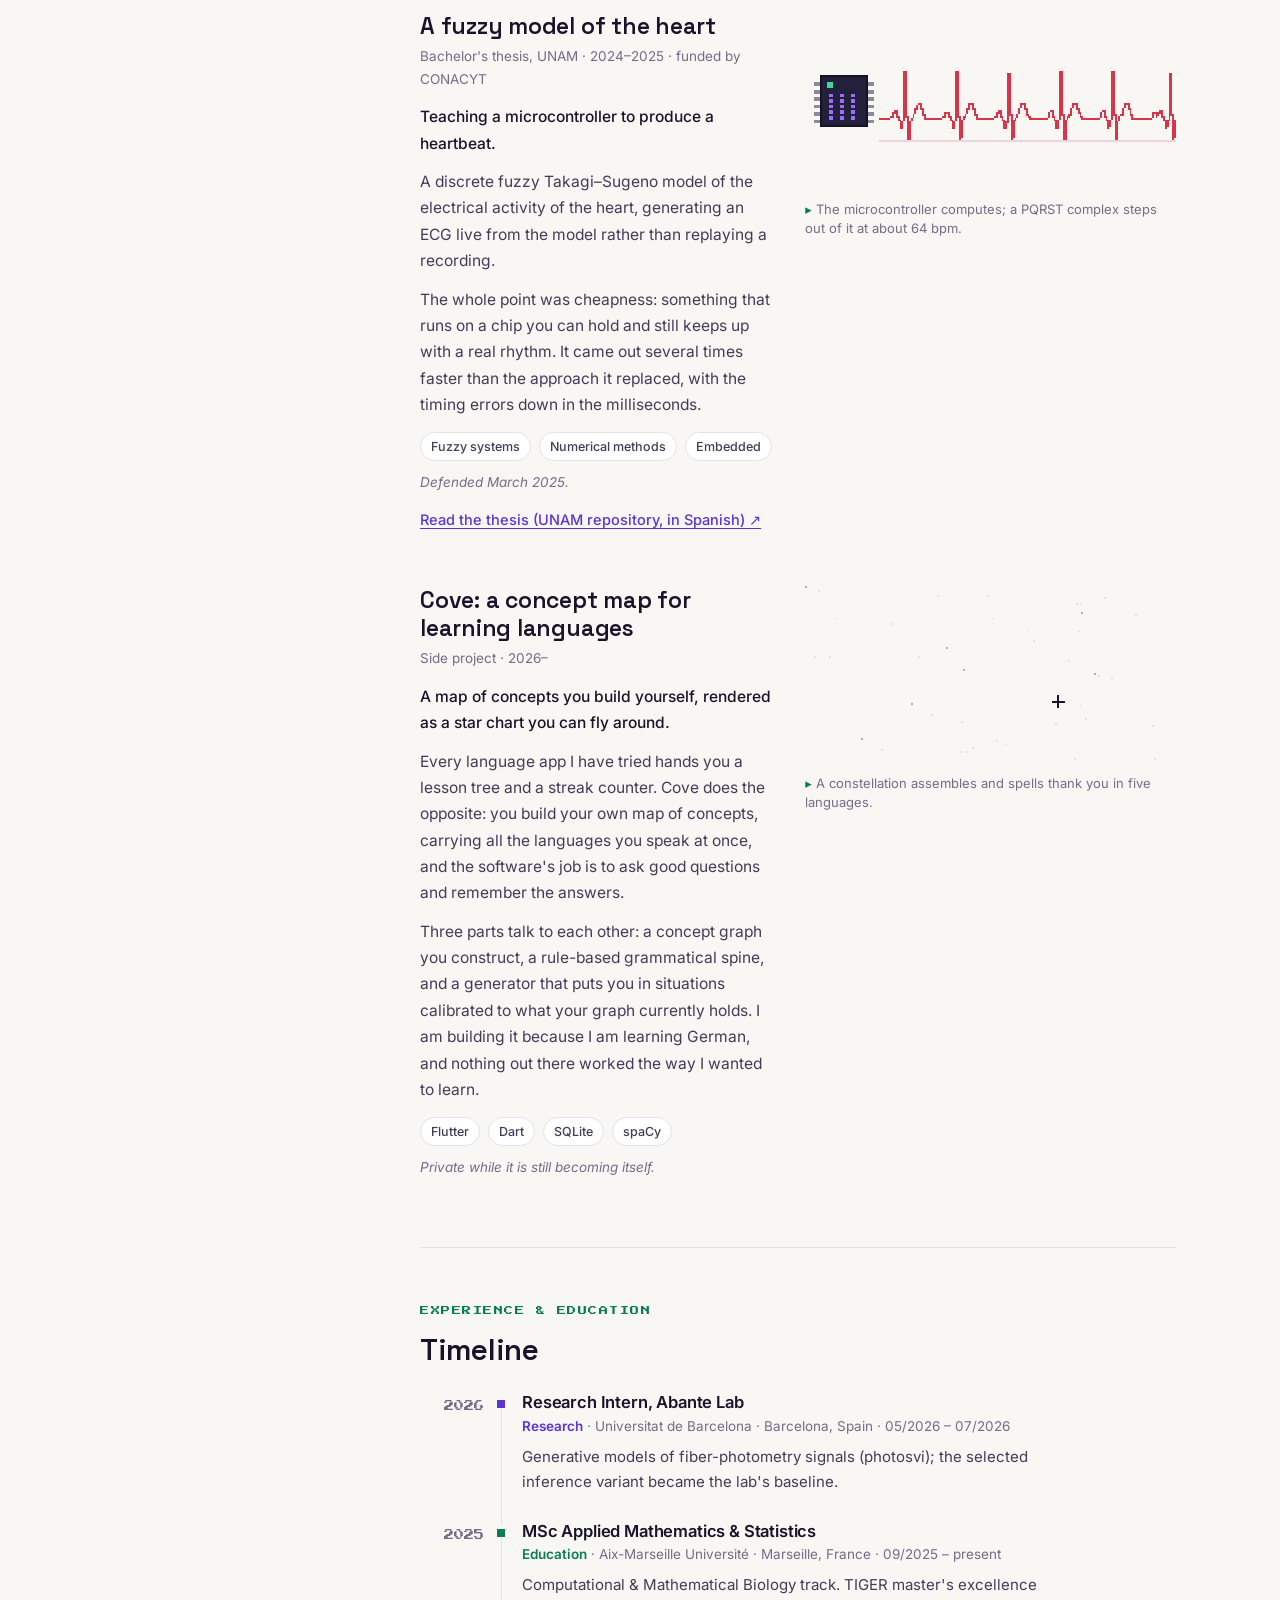
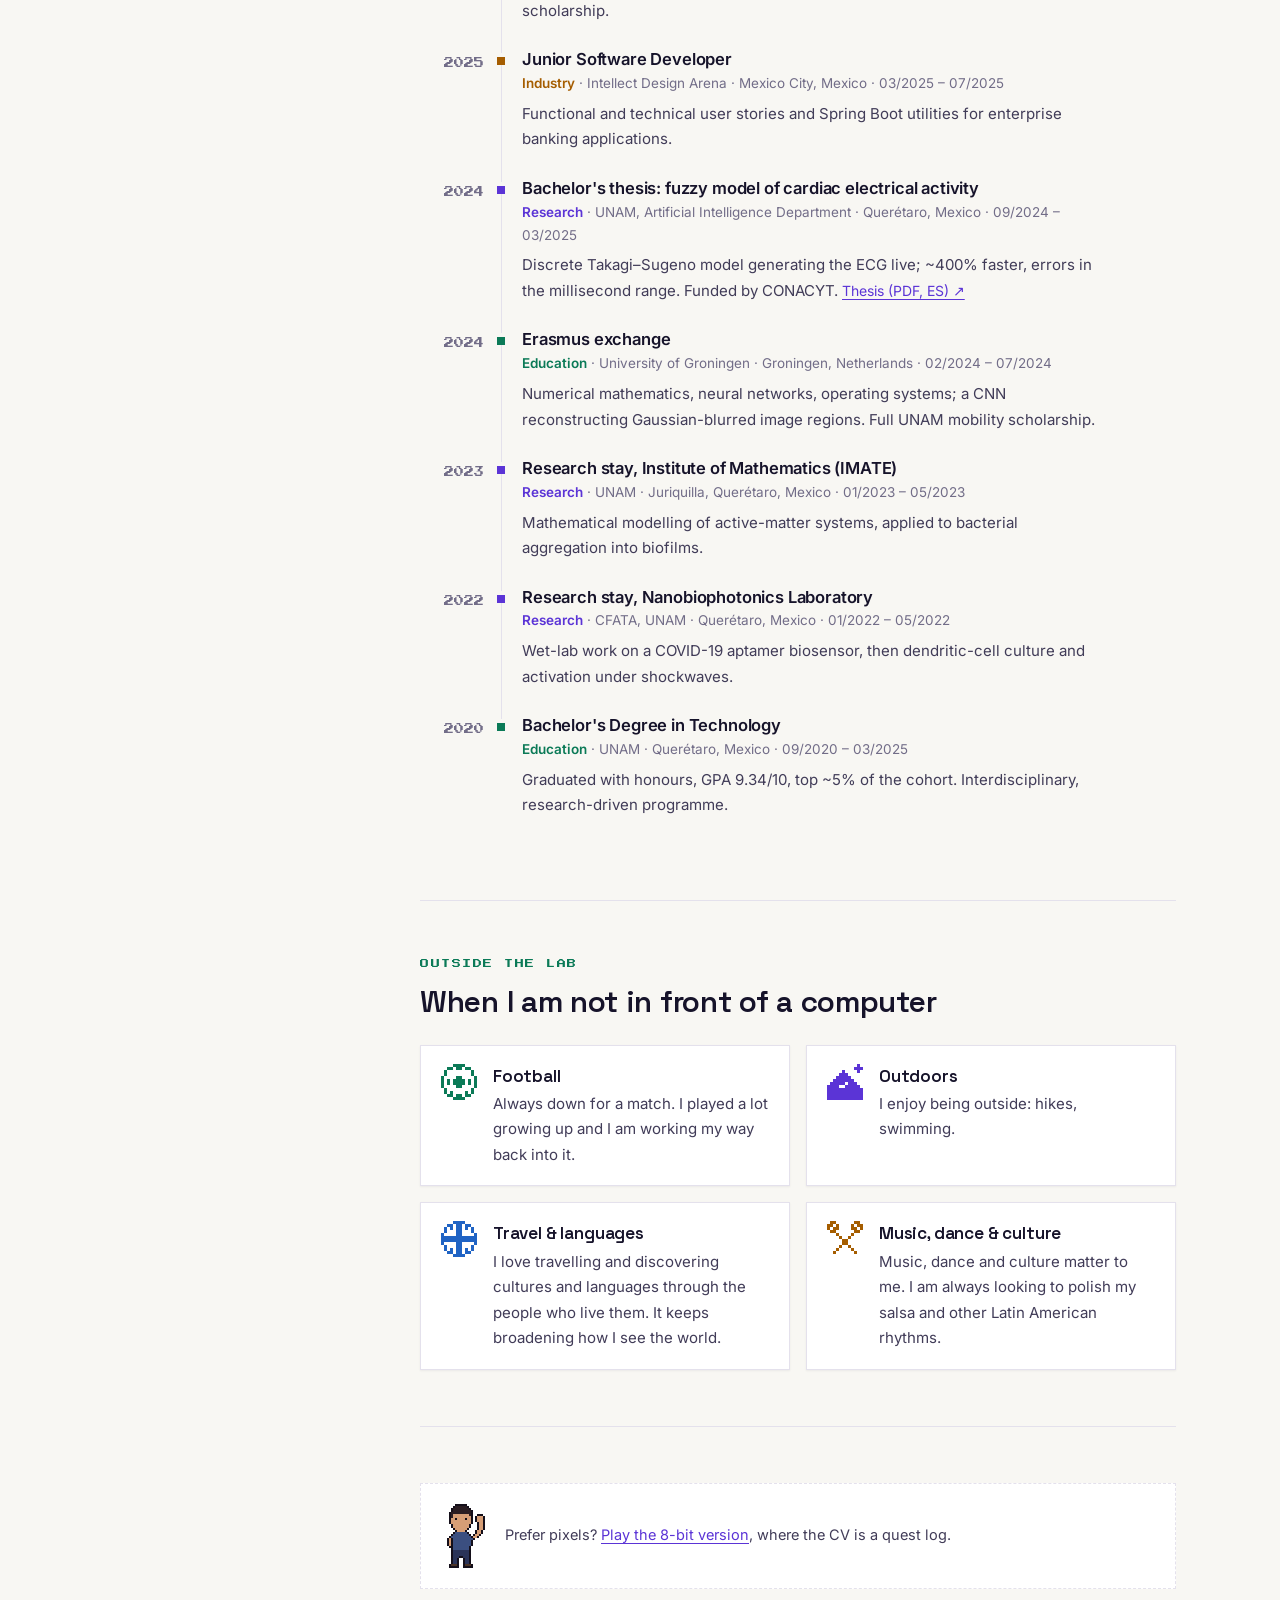
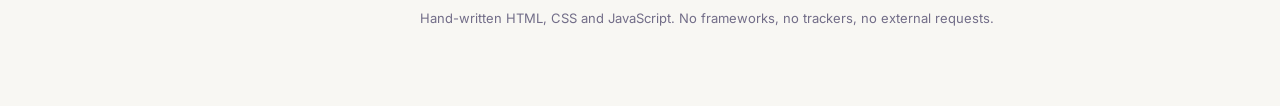
==== commit 84eab038: "Plain site: academic layout with light/dark switch, arcade version at /arcade, Outside the lab, thes" ====
--- a/index.html
+++ b/index.html
@@ -4,67 +4,95 @@
 <meta charset="utf-8">
 <meta name="viewport" content="width=device-width, initial-scale=1">
 <title>Gabriel Peytral Borja</title>
-<meta name="description" content="Computational and mathematical biologist. Probabilistic models of hearts, neurons, and how a person learns a language.">
-<link rel="stylesheet" href="style.css?v=20260921c">
+<meta name="description" content="Gabriel Peytral Borja: M2 Applied Mathematics & Statistics (Computational & Mathematical Biology) at Aix-Marseille Université. Probabilistic models of hearts, neurons, and how a person learns a language.">
+<script>
+  // Set the theme before first paint: the visitor's saved choice, else light.
+  (function () {
+    var t = null;
+    try { t = localStorage.getItem("theme"); } catch (e) {}
+    document.documentElement.setAttribute("data-theme", t === "dark" ? "dark" : "light");
+  })();
+</script>
+<link rel="stylesheet" href="style.css?v=20260925e">
 <link rel="icon" href="data:image/svg+xml,<svg xmlns='http://www.w3.org/2000/svg' viewBox='0 0 16 16'><rect width='16' height='16' fill='%2306050f'/><rect x='7' y='3' width='2' height='2' fill='%239b6dff'/><rect x='3' y='8' width='2' height='2' fill='%23ffaa44'/><rect x='11' y='9' width='2' height='2' fill='%233fd6a0'/></svg>">
 </head>
 <body>
-<a class="skip" href="#map">Skip to the map</a>
+<a class="skip" href="#main">Skip to content</a>
 
-<header class="hero">
-  <canvas id="avatar" role="img" aria-label="Pixel-art figure of Gabriel Peytral Borja, waving"></canvas>
-  <div class="hero-text">
-    <h1 id="name"></h1>
-    <p id="title"></p>
-    <p id="hook"></p>
-    <p id="blurb" class="blurb"></p>
-    <nav class="cv-links" aria-label="Curriculum vitae">
-      <a class="pixbtn" href="cv.html?lang=en">CV &middot; ENGLISH</a>
-      <a class="pixbtn" href="cv.html?lang=fr">CV &middot; FRAN&Ccedil;AIS</a>
-      <a class="pixbtn" href="cv.html?lang=es">CV &middot; ESPA&Ntilde;OL</a>
+<header class="topbar">
+  <div class="topbar-inner">
+    <a class="brand" href="#top" aria-label="Gabriel Peytral Borja, home">GPB<span class="cursor" aria-hidden="true">_</span></a>
+    <nav class="nav" aria-label="Sections">
+      <a href="#about">About</a>
+      <a href="#research">Research</a>
+      <a href="#experience">Experience</a>
+      <a href="#outside">Outside</a>
+      <a href="cv.html?lang=en">CV</a>
     </nav>
-  </div>
-  <div class="langs" aria-labelledby="langs-h">
-    <h2 id="langs-h">LANGUAGES</h2>
-    <dl id="lang-list"></dl>
+    <button id="theme" class="theme" type="button" aria-label="Switch to dark theme">
+      <span class="sun" aria-hidden="true"></span><span class="moon" aria-hidden="true"></span>
+    </button>
   </div>
 </header>
 
-<section class="quests" aria-labelledby="quests-h">
-  <h2 id="quests-h">QUEST LOG</h2>
-  <div id="quest-current"></div>
-  <div id="quest-next"></div>
-  <h3 class="done-h">COMPLETED</h3>
-  <ol id="quest-done"></ol>
-</section>
+<div class="layout" id="top">
+  <aside class="card" aria-label="Profile">
+    <img id="photo" class="photo" width="200" height="200" alt="Portrait of Gabriel Peytral Borja">
+    <h1 id="name"></h1>
+    <p id="role" class="role"></p>
+    <ul class="facts">
+      <li><span class="ico ico-pin" aria-hidden="true"></span><span id="city"></span></li>
+      <li><span class="ico ico-mail" aria-hidden="true"></span><a id="email"></a></li>
+      <li><span class="ico ico-gh" aria-hidden="true"></span><a id="github"></a></li>
+    </ul>
+    <div class="cv-box">
+      <p class="label">Curriculum vitae</p>
+      <ul id="cv-list" class="cv-list"></ul>
+    </div>
+    <div class="langs">
+      <p class="label">Languages</p>
+      <dl id="lang-list"></dl>
+    </div>
+  </aside>
 
-<section id="map" aria-labelledby="map-h">
-  <h2 id="map-h">THE MAP</h2>
-  <p class="hint">The three bright stars are projects. Open one.</p>
-  <div id="chart-wrap"></div>
-</section>
+  <main id="main">
+    <section id="about" aria-labelledby="about-h">
+      <p class="label">About</p>
+      <h2 id="about-h" class="tagline"></h2>
+      <div id="about-body" class="prose"></div>
+      <aside id="seeking" class="seeking"></aside>
+    </section>
 
-<footer>
-  <p id="contact"></p>
-  <p class="colophon">Drawn pixel by pixel. No frameworks, no trackers, no external requests.</p>
-</footer>
+    <section id="research" aria-labelledby="research-h">
+      <p class="label">Research &amp; projects</p>
+      <h2 id="research-h">What I work on</h2>
+      <div id="research-list"></div>
+    </section>
 
-<div id="panel" class="panel" role="dialog" aria-modal="true" aria-labelledby="panel-title" hidden>
-  <div class="panel-inner">
-    <button id="panel-close" aria-label="Close">X</button>
-    <canvas id="panel-canvas" aria-hidden="true"></canvas>
-    <h2 id="panel-title"></h2>
-    <p id="panel-kicker" class="kicker"></p>
-    <p id="panel-lede" class="lede"></p>
-    <div id="panel-body"></div>
-    <ul id="panel-stack" class="stack"></ul>
-    <p id="panel-note" class="note"></p>
-  </div>
+    <section id="experience" aria-labelledby="exp-h">
+      <p class="label">Experience &amp; education</p>
+      <h2 id="exp-h">Timeline</h2>
+      <ol id="timeline" class="timeline"></ol>
+    </section>
+
+    <section id="outside" aria-labelledby="out-h">
+      <p class="label">Outside the lab</p>
+      <h2 id="out-h">When I am not in front of a computer</h2>
+      <ul id="outside-list" class="outside"></ul>
+    </section>
+
+    <footer>
+      <div class="arcade">
+        <canvas id="sprite" role="img" aria-label="Pixel-art figure of Gabriel, waving"></canvas>
+        <p>Prefer pixels? <a href="arcade/">Play the 8-bit version</a>, where the CV is a quest log.</p>
+      </div>
+      <p class="colophon">Hand-written HTML, CSS and JavaScript. No frameworks, no trackers, no external requests.</p>
+    </footer>
+  </main>
 </div>
 
-<script src="chart.js?v=20260921c"></script>
-<script src="data.js?v=20260921c"></script>
-<script src="scenes.js?v=20260921c"></script>
-<script src="app.js?v=20260921c"></script>
+<script src="data.js?v=20260925e"></script>
+<script src="scenes.js?v=20260925e"></script>
+<script src="app.js?v=20260925e"></script>
 </body>
 </html>
--- a/style.css
+++ b/style.css
@@ -1,112 +1,218 @@
-@font-face {
-  font-family: "Press Start 2P";
-  src: url("assets/PressStart2P.ttf") format("truetype");
-  font-display: swap;
-}
-:root {
-  --paper: #06050f; --paper2: #0d0b1f; --line: #241d4a;
-  --ink: #f4f2ff; --soft: #b9b2d8; --faint: #6f6a90;
-  --bayes: #9b6dff; --neuro: #ffaa44; --systems: #5fa8ff; --learning: #3fd6a0;
-}
+/* The plain version: an academic page with a pixel accent.
+   Inter for reading, Space Grotesk for headings, Press Start 2P only for small labels.
+   The pixel scenes draw on transparent canvases with a palette per theme (see scenes.js). */
+@font-face { font-family: "Inter"; src: url("assets/inter-400.woff2") format("woff2"); font-weight: 400; font-display: swap; }
+@font-face { font-family: "Inter"; src: url("assets/inter-400-italic.woff2") format("woff2"); font-weight: 400; font-style: italic; font-display: swap; }
+@font-face { font-family: "Inter"; src: url("assets/inter-500.woff2") format("woff2"); font-weight: 500; font-display: swap; }
+@font-face { font-family: "Inter"; src: url("assets/inter-600.woff2") format("woff2"); font-weight: 600; font-display: swap; }
+@font-face { font-family: "Inter"; src: url("assets/inter-700.woff2") format("woff2"); font-weight: 700; font-display: swap; }
+@font-face { font-family: "Space Grotesk"; src: url("assets/spacegrotesk-600.woff2") format("woff2"); font-weight: 600; font-display: swap; }
+@font-face { font-family: "Press Start 2P"; src: url("assets/PressStart2P.ttf") format("truetype"); font-display: swap; }
+
+:root, :root[data-theme="dark"] {
+  --bg: #0b0a17; --surface: #131128; --line: #272247;
+  --ink: #f4f2ff; --soft: #c6c0e2; --faint: #8e88b0;
+  --accent: #ab8bff; --green: #3fd6a0; --amber: #ffaa44; --blue: #5fa8ff;
+  --shadow: 0 1px 0 rgba(0,0,0,.4);
+  color-scheme: dark;
+}
+:root { --head: "Space Grotesk", "Inter", sans-serif; --head-w: 600; --head-ls: -0.01em; }
+:root[data-theme="light"] {
+  --bg: #f8f7f3; --surface: #ffffff; --line: #e4e1ec;
+  --ink: #16132a; --soft: #413c58; --faint: #726d88;
+  --accent: #5b34d6; --green: #0b7a57; --amber: #a55d00; --blue: #1f63c4;
+  --shadow: 0 1px 2px rgba(22,19,42,.06);
+  color-scheme: light;
+}
+
 * { box-sizing: border-box; }
-html { background: var(--paper); }
+html { background: var(--bg); scroll-behavior: smooth; scroll-padding-top: 76px; }
 body {
-  margin: 0; padding: 0 20px 64px; overflow-wrap: break-word; background: var(--paper); color: var(--soft);
-  font-family: "Press Start 2P", ui-monospace, Menlo, Consolas, monospace;
-  font-size: 11px; line-height: 2.1; -webkit-font-smoothing: none;
-  max-width: 1120px; margin-inline: auto;
-}
-img, canvas { image-rendering: pixelated; image-rendering: crisp-edges; }
-h1, h2, h3 { font-weight: normal; line-height: 1.6; }
-a { color: var(--learning); }
+  margin: 0; background: var(--bg); color: var(--soft);
+  font: 400 16px/1.7 "Inter", system-ui, -apple-system, "Segoe UI", sans-serif;
+  -webkit-font-smoothing: antialiased; overflow-wrap: break-word;
+}
+a { color: var(--accent); text-decoration-thickness: 1px; text-underline-offset: 3px; }
+a:hover { color: var(--ink); }
+b, strong { color: var(--ink); font-weight: 600; }
+:focus-visible { outline: 2px solid var(--green); outline-offset: 3px; }
 .skip { position: absolute; left: -9999px; }
-.skip:focus { left: 8px; top: 8px; background: var(--bayes); color: #000; padding: 8px; z-index: 9; }
-
-.hero { display: flex; gap: 24px; align-items: flex-start; padding: 48px 0 8px; flex-wrap: wrap; }
-#avatar { width: 138px; height: 204px; flex: none; }
-.hero-text { flex: 1 1 300px; min-width: 0; }
-.langs { flex: 0 1 280px; min-width: 0; }
-.langs h2 { font-size: 11px; color: var(--learning); margin: 4px 0 16px; letter-spacing: 2px; }
+.skip:focus { left: 8px; top: 8px; background: var(--accent); color: var(--bg); padding: 8px 12px; z-index: 50; }
+
+.label {
+  font-family: "Press Start 2P", ui-monospace, monospace; font-size: 9px; line-height: 1.6;
+  letter-spacing: 1.5px; text-transform: uppercase; color: var(--green); margin: 0 0 12px;
+}
+h1, h2, h3 { font-family: var(--head); font-weight: var(--head-w); letter-spacing: var(--head-ls); color: var(--ink); line-height: 1.25; }
+
+/* ---------------- top bar ---------------- */
+.topbar {
+  position: sticky; top: 0; z-index: 10;
+  background: color-mix(in srgb, var(--bg) 88%, transparent);
+  backdrop-filter: blur(8px); -webkit-backdrop-filter: blur(8px);
+  border-bottom: 1px solid var(--line);
+}
+.topbar-inner { max-width: 1120px; margin: 0 auto; padding: 0 24px; height: 60px; display: flex; align-items: center; gap: 24px; }
+.brand { font-family: "Press Start 2P", monospace; font-size: 13px; color: var(--ink); text-decoration: none; letter-spacing: 1px; }
+.brand .cursor { color: var(--green); animation: blink 1.1s steps(2, end) infinite; }
+@keyframes blink { 0%, 50% { opacity: 1 } 51%, 100% { opacity: 0 } }
+.nav { display: flex; gap: 22px; margin-left: auto; }
+.nav a { color: var(--soft); text-decoration: none; font-size: 15px; font-weight: 500; }
+.nav a:hover { color: var(--ink); }
+.theme {
+  width: 38px; height: 38px; flex: none; display: grid; place-items: center; cursor: pointer;
+  background: var(--surface); border: 1px solid var(--line); border-radius: 8px; color: var(--ink);
+}
+.theme:hover { border-color: var(--accent); color: var(--accent); }
+.theme span { width: 18px; height: 18px; background: currentColor; grid-area: 1 / 1;
+  -webkit-mask: var(--m) center / contain no-repeat; mask: var(--m) center / contain no-repeat; image-rendering: pixelated; }
+/* pixel sun (shown in dark: click for light) and pixel moon (shown in light) */
+.sun  { --m: url("data:image/svg+xml,<svg xmlns='http://www.w3.org/2000/svg' viewBox='0 0 9 9' shape-rendering='crispEdges'><path d='M4 0h1v1H4zM4 8h1v1H4zM0 4h1v1H0zM8 4h1v1H8zM1 1h1v1H1zM7 1h1v1H7zM1 7h1v1H1zM7 7h1v1H7zM3 2h3v1H3zM2 3h5v3H2zM3 6h3v1H3z'/></svg>"); }
+.moon { --m: url("data:image/svg+xml,<svg xmlns='http://www.w3.org/2000/svg' viewBox='0 0 9 9' shape-rendering='crispEdges'><path d='M3 0h3v1H3zM2 1h2v1H2zM1 2h2v1H1zM1 3h2v3H1zM1 6h2v1H1zM2 7h2v1H2zM3 8h4v1H3zM4 7h4v1H4zM7 6h1v1H7z'/></svg>"); }
+[data-theme="dark"] .moon, [data-theme="light"] .sun { display: none; }
+
+/* ---------------- layout ---------------- */
+.layout { max-width: 1120px; margin: 0 auto; padding: 44px 24px 64px; display: grid; grid-template-columns: 260px minmax(0, 1fr); gap: 56px; }
+main { min-width: 0; }
+section { padding-bottom: 56px; margin-bottom: 56px; border-bottom: 1px solid var(--line); }
+section h2 { font-size: 30px; margin: 0 0 24px; }
+
+/* ---------------- profile card ---------------- */
+.card { position: sticky; top: 92px; align-self: start; }
+.photo { width: 100%; max-width: 200px; height: auto; aspect-ratio: 1; object-fit: cover; border-radius: 50%; display: block; margin-bottom: 20px;
+  border: 1px solid var(--line); box-shadow: 6px 6px 0 var(--line); background: var(--surface); }
+.card h1 { font-size: 26px; margin: 0 0 6px; }
+.role { margin: 0 0 18px; font-size: 14.5px; line-height: 1.5; color: var(--soft); }
+.role .org { display: block; color: var(--faint); }
+.facts { list-style: none; margin: 0 0 22px; padding: 0; font-size: 14.5px; }
+.facts li { display: flex; align-items: center; gap: 10px; margin: 0 0 8px; min-width: 0; }
+.facts a { overflow: hidden; text-overflow: ellipsis; white-space: nowrap; }
+.ico { width: 15px; height: 15px; flex: none; background: var(--faint);
+  -webkit-mask: var(--m) center / contain no-repeat; mask: var(--m) center / contain no-repeat; }
+.ico-pin  { --m: url("data:image/svg+xml,<svg xmlns='http://www.w3.org/2000/svg' viewBox='0 0 8 10' shape-rendering='crispEdges'><path d='M2 0h4v1H2zM1 1h6v1H1zM0 2h3v3H0zM5 2h3v3H5zM3 2h2v1H3zM3 4h2v1H3zM1 5h6v1H1zM2 6h4v1H2zM2 7h4v1H2zM3 8h2v2H3z'/></svg>"); }
+.ico-mail { --m: url("data:image/svg+xml,<svg xmlns='http://www.w3.org/2000/svg' viewBox='0 0 10 8' shape-rendering='crispEdges'><path d='M0 0h10v1H0zM0 7h10v1H0zM0 1h1v6H0zM9 1h1v6H9zM1 1h1v1H1zM8 1h1v1H8zM2 2h1v1H2zM7 2h1v1H7zM3 3h1v1H3zM6 3h1v1H6zM4 4h2v1H4z'/></svg>"); }
+.ico-gh   { --m: url("data:image/svg+xml,<svg xmlns='http://www.w3.org/2000/svg' viewBox='0 0 16 16'><path d='M8 0C3.58 0 0 3.58 0 8c0 3.54 2.29 6.53 5.47 7.59.4.07.55-.17.55-.38 0-.19-.01-.82-.01-1.49-2.01.37-2.53-.49-2.69-.94-.09-.23-.48-.94-.82-1.13-.28-.15-.68-.52-.01-.53.63-.01 1.08.58 1.23.82.72 1.21 1.87.87 2.33.66.07-.52.28-.87.51-1.07-1.78-.2-3.64-.89-3.64-3.95 0-.87.31-1.59.82-2.15-.08-.2-.36-1.02.08-2.12 0 0 .67-.21 2.2.82.64-.18 1.32-.27 2-.27.68 0 1.36.09 2 .27 1.53-1.04 2.2-.82 2.2-.82.44 1.1.16 1.92.08 2.12.51.56.82 1.27.82 2.15 0 3.07-1.87 3.75-3.65 3.95.29.25.54.73.54 1.48 0 1.07-.01 1.93-.01 2.2 0 .21.15.46.55.38A8.013 8.013 0 0016 8c0-4.42-3.58-8-8-8z'/></svg>"); }
+
+.cv-box, .langs { border-top: 1px solid var(--line); padding-top: 18px; margin-top: 4px; margin-bottom: 20px; }
+.cv-list { list-style: none; margin: 0; padding: 0; font-size: 14.5px; }
+.cv-list li { display: flex; justify-content: space-between; gap: 10px; margin: 0 0 6px; }
+.cv-list .pdf { font-size: 12.5px; color: var(--faint); }
+.cv-list .pdf a { color: var(--faint); }
+.cv-list .pdf a:hover { color: var(--accent); }
 #lang-list { margin: 0; }
-.lang { margin: 0 0 12px; }
-.lang dt { color: var(--soft); font-size: 10px; margin-bottom: 5px; display: flex; justify-content: space-between; gap: 10px; }
-.lang dt .lv { color: var(--faint); }
-.lang dd { margin: 0; display: flex; gap: 2px; flex-wrap: wrap; }
-.lang .cell { width: 8px; height: 13px; background: var(--line); }
-.lang .cell.on { background: var(--learning); }
-h1 { font-size: 20px; color: var(--ink); margin: 0 0 14px; letter-spacing: 1px; }
-#title { color: var(--bayes); margin: 0 0 6px; }
-#hook { color: var(--soft); margin: 0 0 18px; }
-#hook::after { content: "_"; color: var(--learning); animation: blink 1.1s steps(2, end) infinite; }
-@keyframes blink { 0%, 50% { opacity: 1 } 51%, 100% { opacity: 0 } }
-.blurb { color: var(--faint); max-width: 46ch; }
-
-.quests { border-top: 2px solid var(--line); margin-top: 40px; padding-top: 28px; }
-h2 { font-size: 13px; color: var(--ink); margin: 0 0 20px; letter-spacing: 2px; }
-.quest { border: 2px solid var(--line); background: var(--paper2); padding: 16px 18px; margin: 0 0 14px; }
-.quest.is-current { border-color: var(--learning); }
-.quest.is-next { border-style: dashed; border-color: var(--neuro); }
-.quest .tag { display: inline-block; font-size: 9px; padding: 3px 7px; margin-bottom: 12px; color: #06050f; background: var(--faint); }
-.quest.is-current .tag { background: var(--learning); }
-.quest.is-next .tag { background: var(--neuro); }
-.quest h4 { margin: 0 0 6px; font-size: 12px; color: var(--ink); font-weight: normal; line-height: 1.7; }
-.quest .meta { color: var(--faint); font-size: 10px; margin: 0 0 10px; }
-.quest .loot { color: var(--bayes); font-size: 10px; margin: 0 0 8px; }
-.quest .note { margin: 0; color: var(--soft); font-size: 10px; line-height: 2; }
-.done-h { font-size: 11px; color: var(--faint); letter-spacing: 2px; margin: 30px 0 14px; }
-#quest-done { list-style: none; margin: 0; padding: 0; }
-
-#map { border-top: 2px solid var(--line); margin-top: 44px; padding-top: 28px; }
-.hint { color: var(--faint); font-size: 10px; margin: -10px 0 18px; }
-#chart-wrap { width: 100%; overflow: hidden; }
-svg#chart { width: 100%; height: auto; display: block; }
-svg#chart text { font-family: "Press Start 2P", monospace; }
-.star-hit { cursor: pointer; }
-.star-hit:focus { outline: 2px solid var(--learning); outline-offset: 2px; }
-.star-hit .halo { opacity: 0; transition: opacity .16s steps(2, end); }
-.star-hit:hover .halo, .star-hit:focus .halo { opacity: .5; }
-
-.panel { position: fixed; inset: 0; background: rgba(3, 2, 8, .92); overflow-y: auto; z-index: 20; padding: 24px; }
-.panel[hidden] { display: none; }
-.panel-inner { max-width: 760px; margin: 32px auto; border: 2px solid var(--line); background: var(--paper2); padding: 28px; position: relative; }
-#panel-close { position: absolute; top: 10px; right: 10px; background: none; border: 2px solid var(--line); color: var(--soft); font: inherit; font-size: 11px; padding: 6px 10px; cursor: pointer; }
-#panel-close:hover { border-color: var(--learning); color: var(--learning); }
-#panel-canvas { width: 100%; max-width: 600px; height: auto; display: block; margin: 0 auto 26px; border: 2px solid var(--line); background: var(--paper); }
-#panel-title { font-size: 16px; color: var(--ink); margin: 0 0 8px; }
-.kicker { color: var(--faint); font-size: 10px; margin: 0 0 18px; }
-.lede { color: var(--learning); margin: 0 0 20px; line-height: 2; }
-#panel-body p { color: var(--soft); line-height: 2.1; margin: 0 0 16px; font-size: 10px; }
-.stack { list-style: none; padding: 0; margin: 20px 0 14px; display: flex; flex-wrap: wrap; gap: 8px; }
-.stack li { font-size: 9px; border: 2px solid var(--line); padding: 5px 8px; color: var(--soft); }
-.note { color: var(--faint); font-size: 9px; margin: 0; }
-
-footer { border-top: 2px solid var(--line); margin-top: 44px; padding-top: 24px; font-size: 10px; }
-.colophon { color: var(--faint); font-size: 9px; }
-
-@media (max-width: 900px) { .langs { flex-basis: 100%; } }
+.lang { margin: 0 0 10px; }
+.lang dt { font-size: 14px; display: flex; justify-content: space-between; margin-bottom: 4px; color: var(--soft); }
+.lang dt .lv { color: var(--faint); font-size: 13px; }
+.lang dd { margin: 0; display: flex; gap: 2px; }
+.lang .cell { flex: 1; height: 7px; background: var(--line); }
+.lang .cell.on { background: var(--green); }
+
+/* ---------------- about ---------------- */
+.tagline { font-size: 34px; margin: 0 0 22px; max-width: 22ch; }
+.prose p { margin: 0 0 16px; max-width: 64ch; font-size: 17px; }
+.seeking { margin-top: 26px; padding: 16px 20px; border: 1px solid var(--line); border-left: 4px solid var(--green);
+  background: var(--surface); box-shadow: var(--shadow); max-width: 64ch; }
+.seeking p { margin: 0; }
+.seeking .label { margin-bottom: 8px; }
+
+/* ---------------- research ---------------- */
+.project { display: grid; grid-template-columns: minmax(0, 1fr) minmax(0, 1.05fr); gap: 32px; align-items: start; margin: 0 0 52px; }
+.project:last-child { margin-bottom: 0; }
+.project h3 { font-size: 23px; margin: 0 0 4px; }
+.project .kicker { font-size: 13.5px; color: var(--faint); margin: 0 0 14px; }
+.project .lede { color: var(--ink); font-weight: 500; margin: 0 0 12px; }
+.project p { margin: 0 0 12px; font-size: 15.5px; }
+.project .note { font-size: 13.5px; color: var(--faint); font-style: italic; }
+.doc-link { display: inline-block; margin-top: 2px; font-size: 14.5px; font-weight: 500; }
+.doc-link::after, .tl-link::after { content: " ↗"; }
+.tl-link { font-size: 14px; white-space: nowrap; }
+.chips { list-style: none; margin: 14px 0 10px; padding: 0; display: flex; flex-wrap: wrap; gap: 8px; }
+.chips li { font-size: 12.5px; font-weight: 500; padding: 3px 10px; border: 1px solid var(--line); border-radius: 999px; color: var(--soft); background: var(--surface); }
+
+.screen { margin: 0; }
+.screen canvas { display: block; width: 100%; height: auto; aspect-ratio: 200 / 96; background: transparent;
+  image-rendering: pixelated; image-rendering: crisp-edges; }
+.screen figcaption { font-size: 13px; color: var(--faint); margin-top: 10px; line-height: 1.5; }
+.screen figcaption::before { content: "▸ "; color: var(--green); }
+
+/* ---------------- timeline ---------------- */
+.timeline { list-style: none; margin: 0; padding: 0; }
+.timeline li { display: grid; grid-template-columns: 64px minmax(0, 1fr); gap: 20px; padding: 0 0 26px; position: relative; }
+.timeline li::before { content: ""; position: absolute; left: 81px; top: 10px; bottom: -4px; width: 1px; background: var(--line); }
+.timeline li:last-child::before { display: none; }
+.timeline .yr { font-family: "Press Start 2P", monospace; font-size: 10px; color: var(--faint); padding-top: 6px; text-align: right; }
+.timeline .item { position: relative; padding-left: 18px; }
+.timeline .item::before { content: ""; position: absolute; left: -7px; top: 8px; width: 8px; height: 8px; background: var(--c, var(--faint)); }
+.timeline .k-research { --c: var(--accent); }
+.timeline .k-education { --c: var(--green); }
+.timeline .k-industry { --c: var(--amber); }
+.timeline h3 { font-family: "Inter", sans-serif; font-size: 16.5px; font-weight: 600; margin: 0; }
+.timeline .meta { font-size: 13.5px; color: var(--faint); margin: 2px 0 6px; }
+.timeline .kind { font-weight: 600; color: var(--c); }
+.timeline p { margin: 0; font-size: 15px; max-width: 64ch; }
+
+/* ---------------- outside the lab ---------------- */
+.outside { list-style: none; margin: 0; padding: 0; display: grid; grid-template-columns: repeat(2, minmax(0, 1fr)); gap: 16px; }
+.out { display: flex; gap: 16px; align-items: flex-start; padding: 18px 20px; background: var(--surface); border: 1px solid var(--line); box-shadow: var(--shadow); }
+.out h3 { font-size: 17px; margin: 2px 0 4px; }
+.out p { margin: 0; font-size: 15px; }
+.out .pix { width: 36px; height: 36px; flex: none; background: var(--c);
+  -webkit-mask: var(--m) center / contain no-repeat; mask: var(--m) center / contain no-repeat; }
+/* 12x12 pixel icons: ball, mountain + sun, globe, crossed maracas */
+.out-ball  { --c: var(--green);  --m: url("data:image/svg+xml,<svg xmlns='http://www.w3.org/2000/svg' viewBox='0 0 12 12' shape-rendering='crispEdges'><path d='M4 0h4v1H4zM2 1h2v1H2zM8 1h2v1H8zM1 2h1v2H1zM10 2h1v2h-1zM0 4h1v4H0zM11 4h1v4h-1zM1 8h1v2H1zM10 8h1v2h-1zM2 10h2v1H2zM8 10h2v1H8zM4 11h4v1H4zM5 1h2v1H5zM5 4h2v1H5zM4 5h4v2H4zM5 7h2v1H5zM2 5h1v2H2zM9 5h1v2H9zM3 9h1v1H3zM8 9h1v1H8zM5 10h2v1H5z'/></svg>"); }
+.out-peak  { --c: var(--accent); --m: url("data:image/svg+xml,<svg xmlns='http://www.w3.org/2000/svg' viewBox='0 0 12 12' shape-rendering='crispEdges'><path d='M10 0h1v1h-1zM9 1h3v1H9zM10 2h1v1h-1zM5 2h1v1H5zM4 3h3v1H4zM3 4h5v1H3zM2 5h7v1H2zM1 6h5v1H1zM7 6h3v1H7zM0 7h4v1H0zM6 7h5v1H6zM0 8h12v4H0z'/></svg>"); }
+.out-globe { --c: var(--blue);   --m: url("data:image/svg+xml,<svg xmlns='http://www.w3.org/2000/svg' viewBox='0 0 12 12' shape-rendering='crispEdges'><path d='M4 0h4v1H4zM2 1h2v1H2zM8 1h2v1H8zM1 2h1v2H1zM10 2h1v2h-1zM0 4h1v4H0zM11 4h1v4h-1zM1 8h1v2H1zM10 8h1v2h-1zM2 10h2v1H2zM8 10h2v1H8zM4 11h4v1H4zM5 1h2v10H5zM1 5h10v2H1zM3 2h1v1H3zM8 2h1v1H8zM3 9h1v1H3zM8 9h1v1H8z'/></svg>"); }
+.out-maracas { --c: var(--amber); --m: url("data:image/svg+xml,<svg xmlns='http://www.w3.org/2000/svg' viewBox='0 0 12 12' shape-rendering='crispEdges'><path d='M0 1h1v1H0zM0 2h1v1H0zM1 0h1v1H1zM1 1h1v1H1zM1 3h1v1H1zM2 0h1v1H2zM2 2h1v1H2zM2 3h1v1H2zM2 10h1v1H2zM3 1h1v1H3zM3 2h1v1H3zM3 4h1v1H3zM3 9h1v1H3zM4 5h1v1H4zM4 8h1v1H4zM5 6h1v1H5zM5 7h1v1H5zM6 6h1v1H6zM6 7h1v1H6zM7 5h1v1H7zM7 8h1v1H7zM8 1h1v1H8zM8 2h1v1H8zM8 4h1v1H8zM8 9h1v1H8zM9 0h1v1H9zM9 2h1v1H9zM9 3h1v1H9zM9 10h1v1H9zM10 0h1v1H10zM10 1h1v1H10zM10 3h1v1H10zM11 1h1v1H11zM11 2h1v1H11z'/></svg>"); }
+
+/* ---------------- footer ---------------- */
+footer { font-size: 14.5px; }
+.arcade { display: flex; align-items: center; gap: 18px; padding: 18px 20px; border: 1px dashed var(--line); background: var(--surface); }
+.arcade p { margin: 0; }
+#sprite { width: 46px; height: 68px; flex: none; image-rendering: pixelated; image-rendering: crisp-edges; }
+.colophon { color: var(--faint); font-size: 13px; margin-top: 18px; }
+
+/* ---------------- responsive ---------------- */
+@media (max-width: 1000px) {
+  .project { grid-template-columns: 1fr; gap: 18px; }
+  .project .screen { order: -1; }
+}
+@media (max-width: 820px) {
+  .layout { grid-template-columns: 1fr; gap: 40px; padding-top: 32px; }
+  .card { position: static; display: grid; grid-template-columns: 120px minmax(0, 1fr); column-gap: 22px; align-items: start; }
+  .photo { grid-row: span 3; max-width: 120px; box-shadow: 4px 4px 0 var(--line); }
+  .cv-box, .langs { grid-column: 1 / -1; }
+  .nav { gap: 16px; }
+}
+@media (max-width: 700px) { .outside { grid-template-columns: 1fr; } }
 @media (max-width: 620px) {
-  body { font-size: 10px; padding: 0 14px 40px; }
-  h1 { font-size: 15px; }
-  .hero-text { flex-basis: 100%; }
-  #avatar { width: 104px; height: 154px; }
-  .lang .cell { width: 7px; height: 12px; }
-}
-@media (max-width: 430px) {
-  h1 { font-size: 12px; letter-spacing: 0; }
-  body { font-size: 9px; }
-  .lang .cell { width: 6px; }
-  .hero { gap: 16px; padding-top: 32px; }
-  .panel { padding: 0; }
-  .panel-inner { margin: 0; border: none; padding: 20px; min-height: 100%; }
-}
-@media (prefers-reduced-motion: reduce) { #hook::after { animation: none; } }
-
-/* CV buttons in the header */
-.cv-links { display: flex; flex-wrap: wrap; gap: 12px; margin-top: 20px; }
-.pixbtn {
-  display: inline-block; padding: 10px 14px; font-size: 10px; line-height: 1.4;
-  color: var(--ink); text-decoration: none; background: var(--paper2);
-  border: 2px solid var(--bayes); box-shadow: 4px 4px 0 var(--line);
-}
-.pixbtn:hover, .pixbtn:focus-visible { background: var(--bayes); color: var(--paper); }
-.pixbtn:active { transform: translate(2px, 2px); box-shadow: 2px 2px 0 var(--line); }
+  .topbar-inner { padding: 0 16px; gap: 14px; }
+  .layout { padding-left: 16px; padding-right: 16px; }
+  .nav a { font-size: 14px; }
+  .nav a[href="#about"] { display: none; }
+  .tagline { font-size: 27px; }
+  section h2 { font-size: 25px; }
+  .prose p { font-size: 16px; }
+  .card { grid-template-columns: 88px minmax(0, 1fr); column-gap: 16px; }
+  .photo { max-width: 88px; }
+  .card h1 { font-size: 22px; }
+  .timeline li { grid-template-columns: 1fr; gap: 2px; }
+  .timeline li::before { display: none; }
+  .timeline .yr { text-align: left; padding: 0 0 0 18px; }
+  .timeline .item::before { left: 0; top: -14px; }
+}
+@media (max-width: 400px) {
+  .nav a[href="#experience"], .nav a[href="#outside"] { display: none; }
+  .card { grid-template-columns: 1fr; }
+  .photo { grid-row: auto; }
+}
+@media (prefers-reduced-motion: reduce) {
+  html { scroll-behavior: auto; }
+  .brand .cursor { animation: none; }
+}
+
+@media (min-width: 1001px) { .project .screen { position: sticky; top: 84px; } }
+@media (max-width: 820px) {
+  .cv-list { display: flex; flex-wrap: wrap; gap: 6px 18px; }
+  .cv-list li { margin: 0; gap: 6px; }
+  #lang-list { display: grid; grid-template-columns: 1fr 1fr; gap: 0 20px; }
+}
